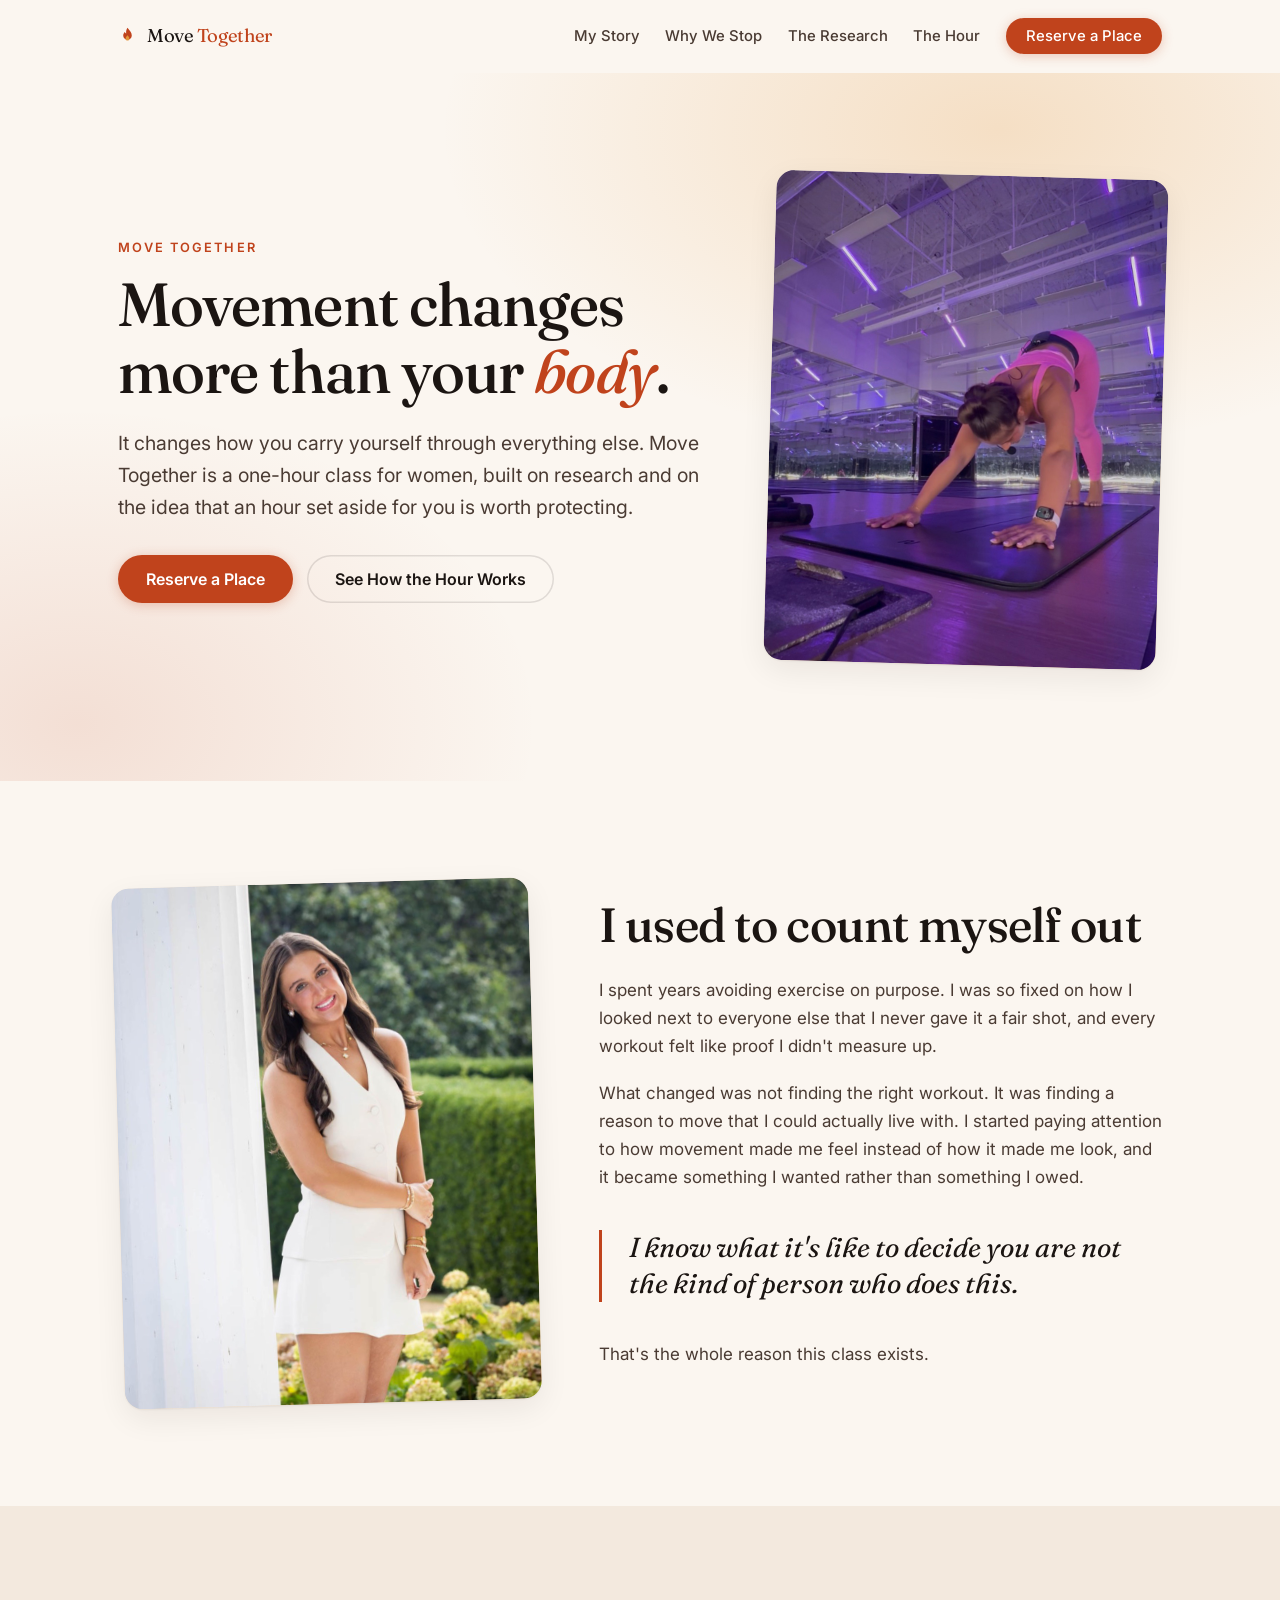
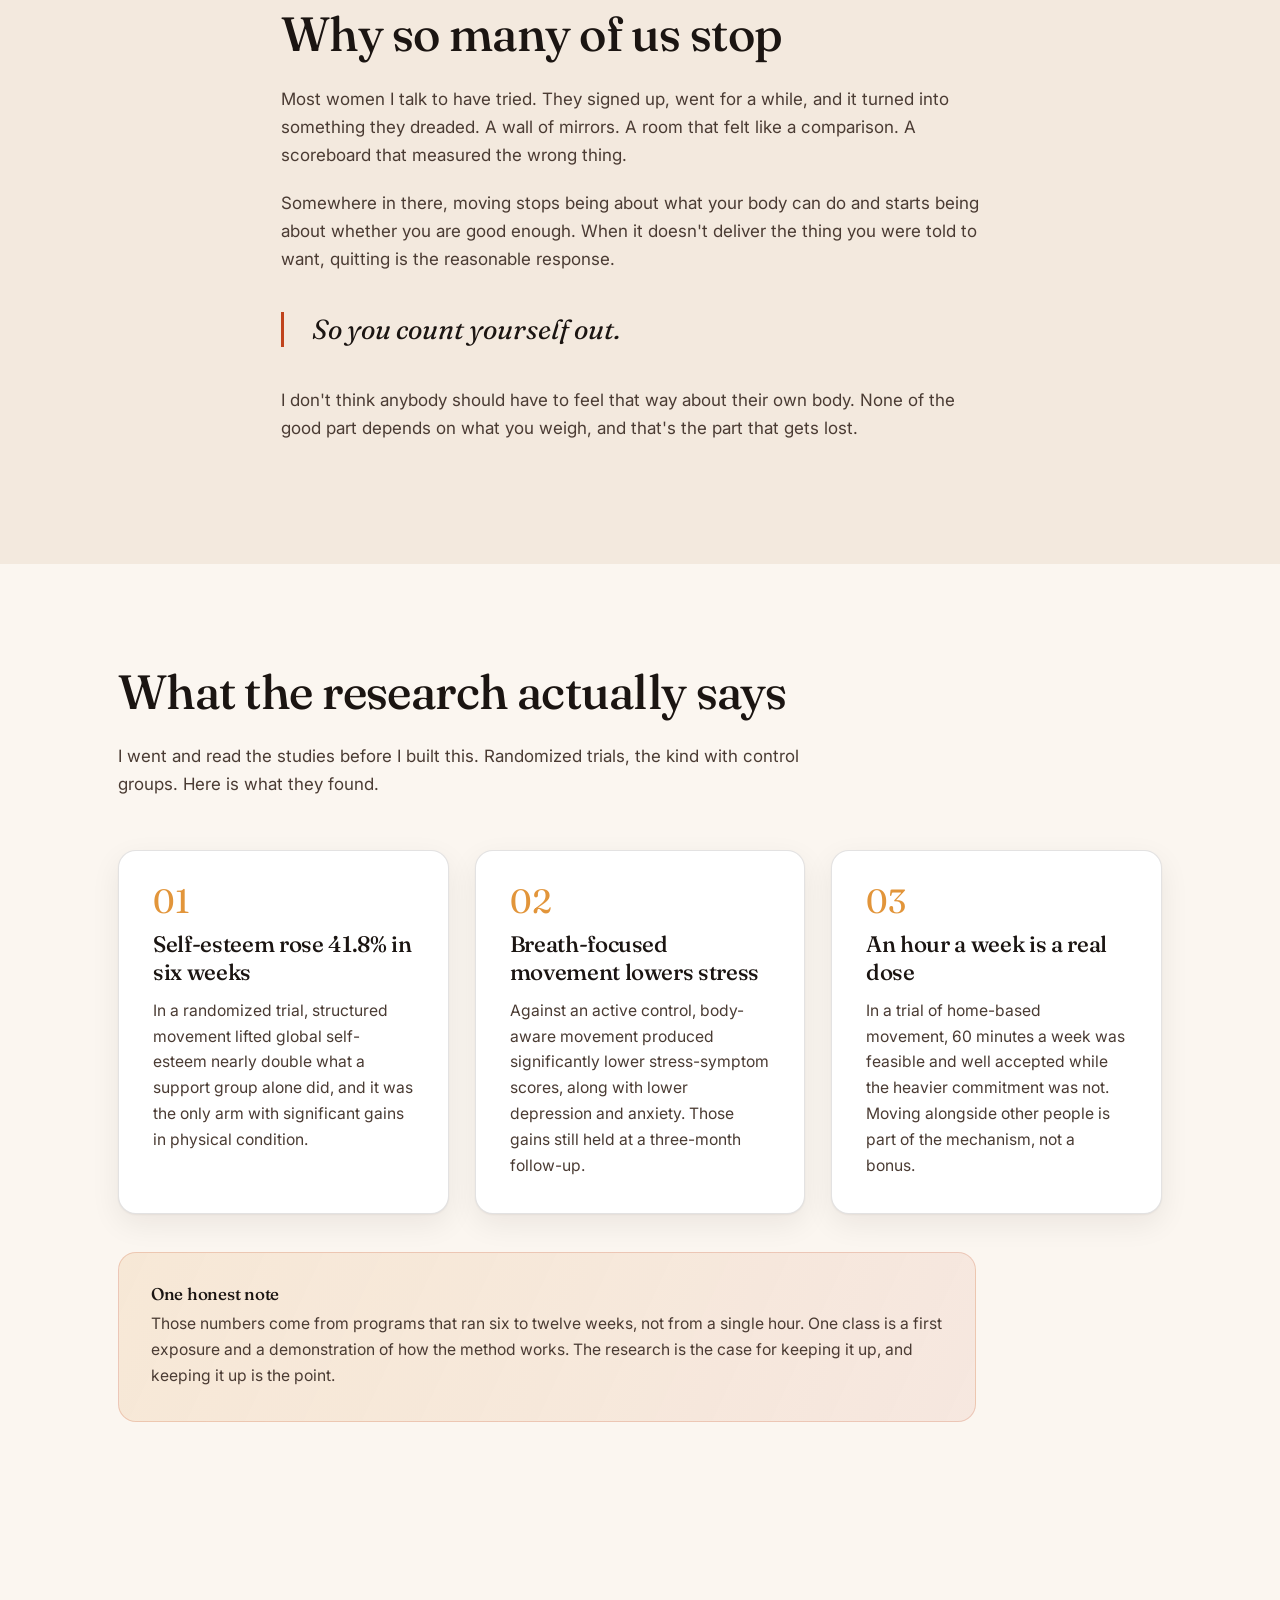
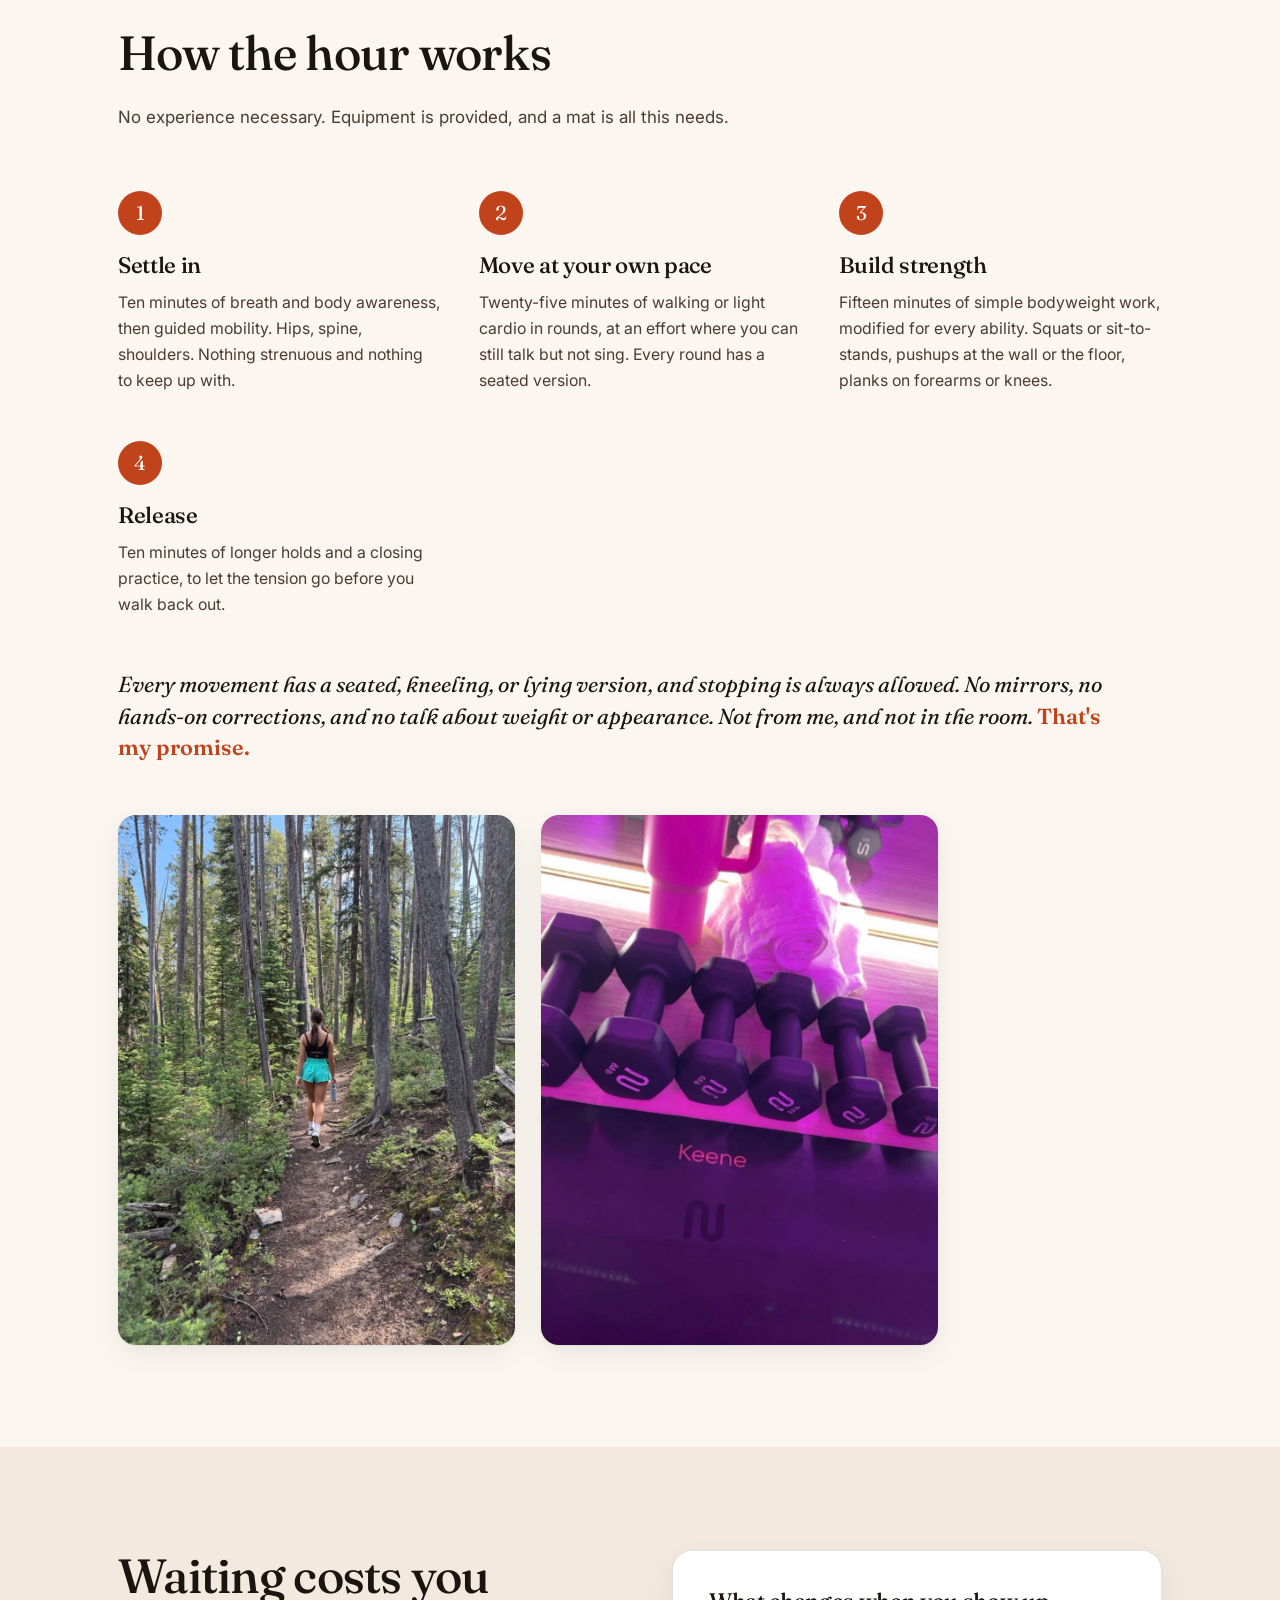
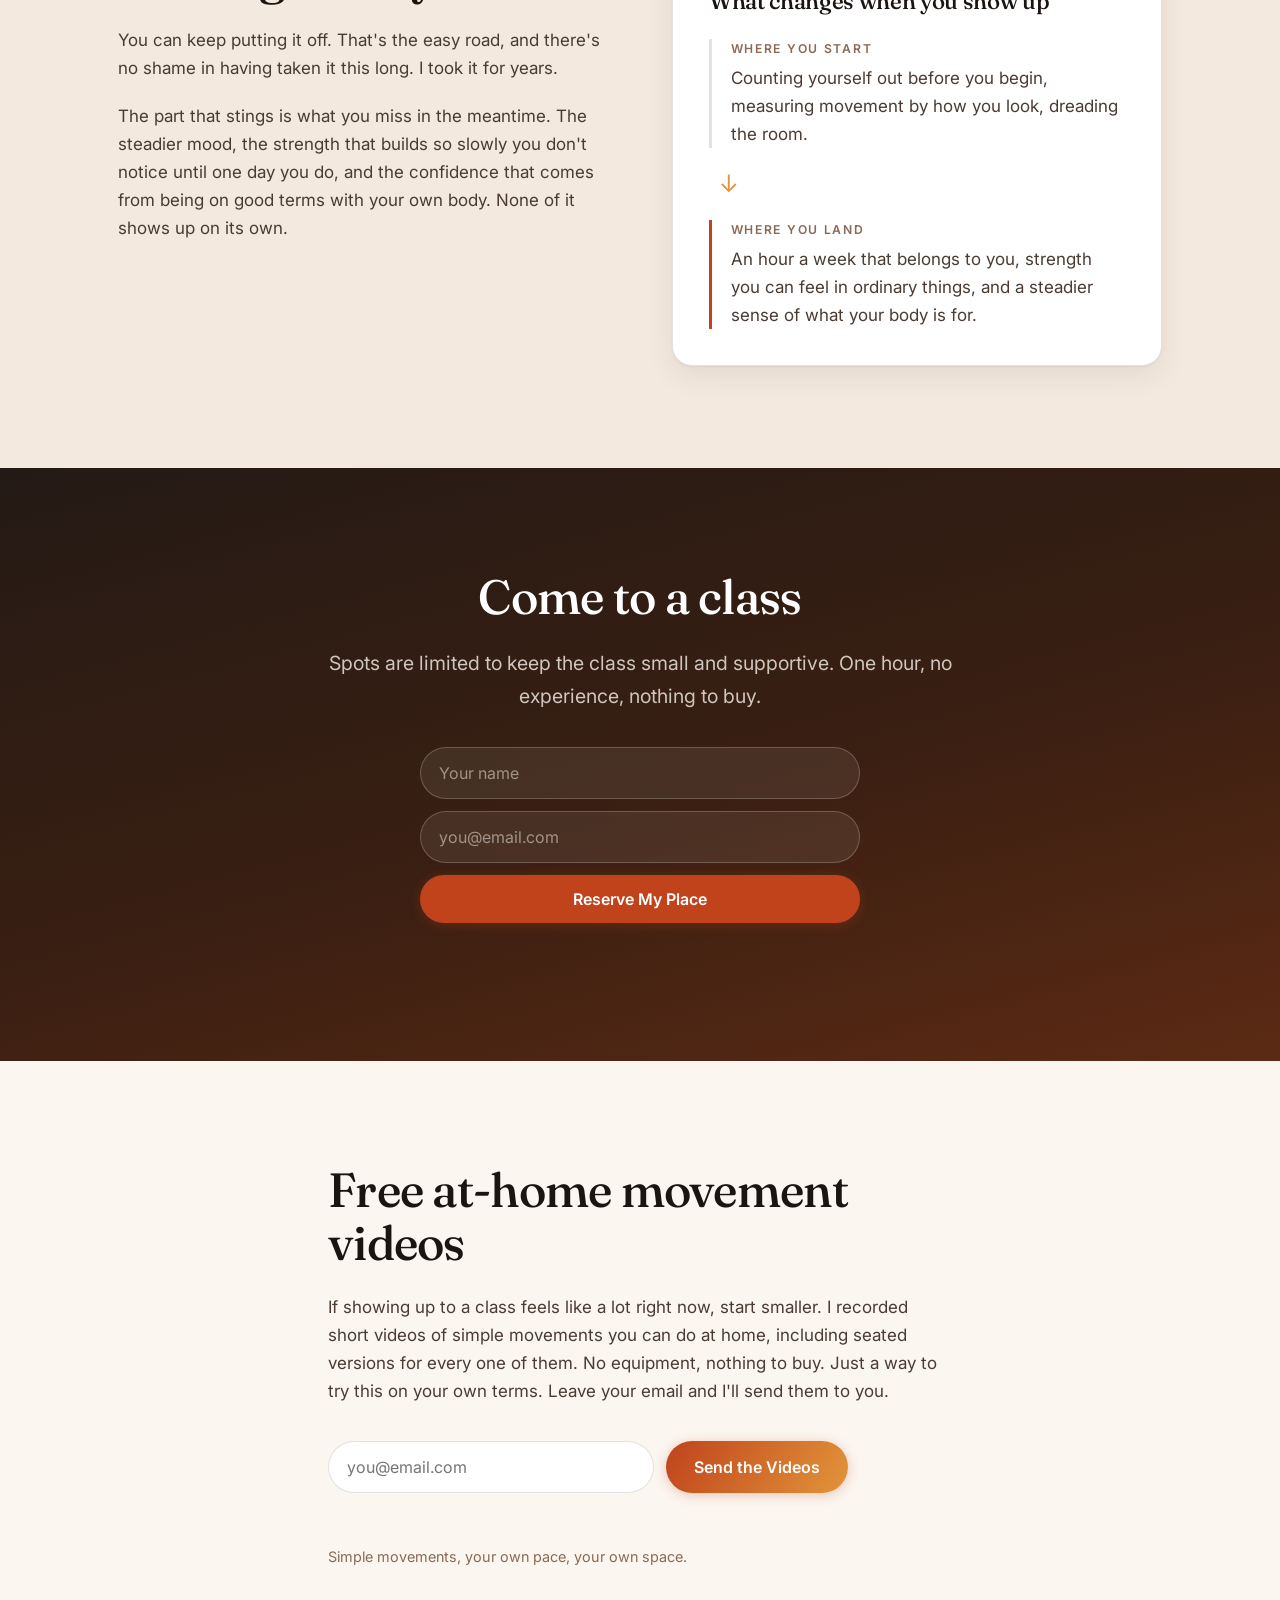
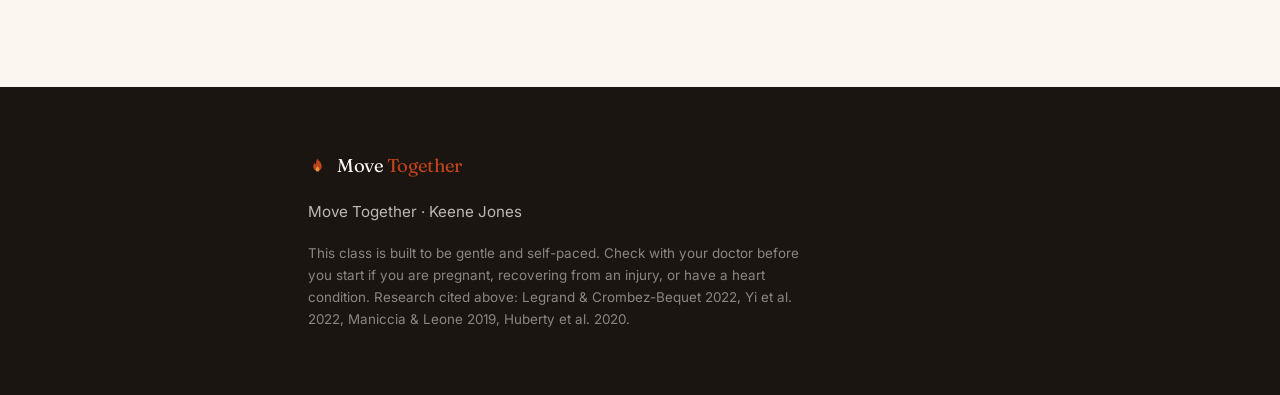
==== move-together.html @ dd679ed8 "Add the Move Together page: same design, new words Copy swap only. Identical stylesheet, photos, lay" ====
<!doctype html>
<html lang="en">
<head>
<meta charset="utf-8">
<meta name="viewport" content="width=device-width, initial-scale=1">
<title>Move Together | Keene Jones</title>
<meta name="description" content="A one-hour strength and confidence class for women. No mirrors, no scoreboard, every movement with a seated version.">
<meta name="robots" content="noindex, nofollow">
<meta property="og:title" content="Move Together">
<meta property="og:description" content="An hour a week that belongs to you.">
<meta property="og:type" content="website">
<link rel="preconnect" href="https://fonts.googleapis.com">
<link rel="preconnect" href="https://fonts.gstatic.com" crossorigin>
<link href="https://fonts.googleapis.com/css2?family=Fraunces:opsz,wght@9..144,400;9..144,500;9..144,600&family=Inter:wght@400;500;600&display=swap" rel="stylesheet">
<link rel="stylesheet" href="styles.css">
<link rel="icon" href="data:image/svg+xml,<svg xmlns='http://www.w3.org/2000/svg' viewBox='0 0 100 100'><text y='.9em' font-size='90'>&#128293;</text></svg>">
</head>
<body>

<a class="skip" href="#main">Skip to content</a>

<header class="nav" id="nav">
  <div class="wrap nav-in">
    <a class="mark" href="#top">
      <svg class="mark-flame" viewBox="0 0 24 24" aria-hidden="true"><path d="M12 1.6c3.2 4.2 5.4 6 5.4 9.7a5.4 5.4 0 0 1-10.8 0c0-1.8.8-3.2 1.9-4.5.5 1 1.1 1.7 1.9 2.1-.5-2.7.2-5 1.6-7.3z"/><path class="mark-core" d="M12 11c1.5 1.9 2.4 2.8 2.4 4.4a2.4 2.4 0 0 1-4.8 0c0-1.6.9-2.5 2.4-4.4z"/></svg>
      <span class="mark-text">Move<em>Together</em></span>
    </a>
    <button class="nav-toggle" aria-expanded="false" aria-controls="nav-links"><span></span><span></span><span></span><span class="sr">Menu</span></button>
    <nav class="nav-links" id="nav-links">
      <a href="#story">My Story</a>
      <a href="#why">Why We Stop</a>
      <a href="#research">The Research</a>
      <a href="#seminar">The Hour</a>
      <a class="btn btn-sm" href="#signup">Reserve a Place</a>
    </nav>
  </div>
</header>

<main id="main">

<section class="hero" id="top">
  <div class="hero-bg" aria-hidden="true"></div>
  <div class="wrap hero-in">
    <div class="hero-copy">
      <p class="eyebrow">Move Together</p>
      <h1>Movement changes more than your <em>body</em>.</h1>
      <p class="lede">It changes how you carry yourself through everything else. Move Together is a one-hour class for women, built on research and on the idea that an hour set aside for you is worth protecting.</p>
      <div class="cta-row">
        <a class="btn" href="#signup">Reserve a Place</a>
        <a class="btn btn-ghost" href="#seminar">See How the Hour Works</a>
      </div>
    </div>
    <figure class="hero-fig">
      <div class="ph ph-portrait" data-slot="hero" data-alt="Keene moving through a pose in the studio"></div>
    </figure>
  </div>
</section>

<section class="section story" id="story">
  <div class="wrap grid-2">
    <figure class="story-fig">
      <div class="ph ph-portrait" data-slot="story" data-alt="Keene Jones"></div>
    </figure>
    <div class="prose">
      <h2>I used to count myself out</h2>
      <p>I spent years avoiding exercise on purpose. I was so fixed on how I looked next to everyone else that I never gave it a fair shot, and every workout felt like proof I didn't measure up.</p>
      <p>What changed was not finding the right workout. It was finding a reason to move that I could actually live with. I started paying attention to how movement made me feel instead of how it made me look, and it became something I wanted rather than something I owed.</p>
      <p class="pull">I know what it's like to decide you are not the kind of person who does this.</p>
      <p>That's the whole reason this class exists.</p>
    </div>
  </div>
</section>

<section class="section band" id="why">
  <div class="wrap prose prose-wide">
    <h2>Why so many of us stop</h2>
    <p>Most women I talk to have tried. They signed up, went for a while, and it turned into something they dreaded. A wall of mirrors. A room that felt like a comparison. A scoreboard that measured the wrong thing.</p>
    <p>Somewhere in there, moving stops being about what your body can do and starts being about whether you are good enough. When it doesn't deliver the thing you were told to want, quitting is the reasonable response.</p>
    <p class="pull">So you count yourself out.</p>
    <p>I don't think anybody should have to feel that way about their own body. None of the good part depends on what you weigh, and that's the part that gets lost.</p>
  </div>
</section>

<section class="section research" id="research">
  <div class="wrap">
    <div class="sec-head">
      <h2>What the research actually says</h2>
      <p class="sec-sub">I went and read the studies before I built this. Randomized trials, the kind with control groups. Here is what they found.</p>
    </div>
    <ol class="cards">
      <li class="card">
        <span class="card-num">01</span>
        <h3>Self-esteem rose 41.8% in six weeks</h3>
        <p>In a randomized trial, structured movement lifted global self-esteem nearly double what a support group alone did, and it was the only arm with significant gains in physical condition.</p>
      </li>
      <li class="card">
        <span class="card-num">02</span>
        <h3>Breath-focused movement lowers stress</h3>
        <p>Against an active control, body-aware movement produced significantly lower stress-symptom scores, along with lower depression and anxiety. Those gains still held at a three-month follow-up.</p>
      </li>
      <li class="card">
        <span class="card-num">03</span>
        <h3>An hour a week is a real dose</h3>
        <p>In a trial of home-based movement, 60 minutes a week was feasible and well accepted while the heavier commitment was not. Moving alongside other people is part of the mechanism, not a bonus.</p>
      </li>
    </ol>
    <aside class="note">
      <h4>One honest note</h4>
      <p>Those numbers come from programs that ran six to twelve weeks, not from a single hour. One class is a first exposure and a demonstration of how the method works. The research is the case for keeping it up, and keeping it up is the point.</p>
    </aside>
  </div>
</section>

<section class="section seminar" id="seminar">
  <div class="wrap">
    <div class="sec-head">
      <h2>How the hour works</h2>
      <p class="sec-sub">No experience necessary. Equipment is provided, and a mat is all this needs.</p>
    </div>
    <ol class="steps">
      <li class="step">
        <span class="step-n">1</span>
        <h3>Settle in</h3>
        <p>Ten minutes of breath and body awareness, then guided mobility. Hips, spine, shoulders. Nothing strenuous and nothing to keep up with.</p>
      </li>
      <li class="step">
        <span class="step-n">2</span>
        <h3>Move at your own pace</h3>
        <p>Twenty-five minutes of walking or light cardio in rounds, at an effort where you can still talk but not sing. Every round has a seated version.</p>
      </li>
      <li class="step">
        <span class="step-n">3</span>
        <h3>Build strength</h3>
        <p>Fifteen minutes of simple bodyweight work, modified for every ability. Squats or sit-to-stands, pushups at the wall or the floor, planks on forearms or knees.</p>
      </li>
      <li class="step">
        <span class="step-n">4</span>
        <h3>Release</h3>
        <p>Ten minutes of longer holds and a closing practice, to let the tension go before you walk back out.</p>
      </li>
    </ol>
    <p class="promise">Every movement has a seated, kneeling, or lying version, and stopping is always allowed. No mirrors, no hands-on corrections, and no talk about weight or appearance. Not from me, and not in the room. <strong>That's my promise.</strong></p>
    <div class="strip">
      <div class="ph ph-wide" data-slot="strip-1" data-alt="Heading up a trail through the woods"></div>
      <div class="ph ph-wide" data-slot="strip-2" data-alt="Weights racked beside a mat marked Keene"></div>
    </div>
  </div>
</section>

<section class="section band cost">
  <div class="wrap">
    <div class="grid-2 cost-in">
      <div class="prose">
        <h2>Waiting costs you</h2>
        <p>You can keep putting it off. That's the easy road, and there's no shame in having taken it this long. I took it for years.</p>
        <p>The part that stings is what you miss in the meantime. The steadier mood, the strength that builds so slowly you don't notice until one day you do, and the confidence that comes from being on good terms with your own body. None of it shows up on its own.</p>
      </div>
      <div class="shift">
        <h3>What changes when you show up</h3>
        <div class="shift-row">
          <p class="shift-label">Where you start</p>
          <p class="shift-val">Counting yourself out before you begin, measuring movement by how you look, dreading the room.</p>
        </div>
        <div class="shift-arrow" aria-hidden="true">&#8595;</div>
        <div class="shift-row shift-end">
          <p class="shift-label">Where you land</p>
          <p class="shift-val">An hour a week that belongs to you, strength you can feel in ordinary things, and a steadier sense of what your body is for.</p>
        </div>
      </div>
    </div>
  </div>
</section>

<section class="section signup" id="signup">
  <div class="wrap narrow center">
    <h2>Come to a class</h2>
    <p class="lede">Spots are limited to keep the class small and supportive. One hour, no experience, nothing to buy.</p>
    <form class="form" id="spot-form" novalidate>
      <label class="sr" for="spot-name">Your name</label>
      <input id="spot-name" name="name" type="text" placeholder="Your name" autocomplete="name" required>
      <label class="sr" for="spot-email">Your email</label>
      <input id="spot-email" name="email" type="email" placeholder="you@email.com" autocomplete="email" required>
      <button class="btn" type="submit">Reserve My Place</button>
      <p class="form-msg" role="status" aria-live="polite"></p>
    </form>
  </div>
</section>

<section class="section videos" id="videos">
  <div class="wrap narrow">
    <h2>Free at-home movement videos</h2>
    <p>If showing up to a class feels like a lot right now, start smaller. I recorded short videos of simple movements you can do at home, including seated versions for every one of them. No equipment, nothing to buy. Just a way to try this on your own terms. Leave your email and I'll send them to you.</p>
    <form class="form form-inline" id="video-form" novalidate>
      <label class="sr" for="vid-email">Your email</label>
      <input id="vid-email" name="email" type="email" placeholder="you@email.com" autocomplete="email" required>
      <button class="btn btn-glow" type="submit">Send the Videos</button>
      <p class="form-msg" role="status" aria-live="polite"></p>
    </form>
    <p class="fine">Simple movements, your own pace, your own space.</p>
  </div>
</section>

</main>

<footer class="footer">
  <div class="wrap footer-in">
    <p class="mark mark-foot"><svg class="mark-flame" viewBox="0 0 24 24" aria-hidden="true"><path d="M12 1.6c3.2 4.2 5.4 6 5.4 9.7a5.4 5.4 0 0 1-10.8 0c0-1.8.8-3.2 1.9-4.5.5 1 1.1 1.7 1.9 2.1-.5-2.7.2-5 1.6-7.3z"/><path class="mark-core" d="M12 11c1.5 1.9 2.4 2.8 2.4 4.4a2.4 2.4 0 0 1-4.8 0c0-1.6.9-2.5 2.4-4.4z"/></svg> <span class="mark-text">Move<em>Together</em></span></p>
    <p class="footer-by">Move Together &middot; Keene Jones</p>
    <p class="footer-fine">This class is built to be gentle and self-paced. Check with your doctor before you start if you are pregnant, recovering from an injury, or have a heart condition. Research cited above: Legrand &amp; Crombez-Bequet 2022, Yi et al. 2022, Maniccia &amp; Leone 2019, Huberty et al. 2020.</p>
  </div>
</footer>

<script src="script.js"></script>
</body>
</html>
---- styles.css ----
/* The Kindled Movement Method -- Keene Jones */

:root{
  --ink:#1B1512;
  --ink-soft:#4A3B33;
  --paper:#FBF6F0;
  --paper-2:#F3E9DE;
  --ember:#C0431C;
  --ember-dk:#96300F;
  --glow:#E2953A;
  --clay:#8A6A56;
  --line:rgba(27,21,18,.12);
  --shadow:0 1px 2px rgba(27,21,18,.05), 0 10px 30px rgba(27,21,18,.07);
  --sans:"Inter",-apple-system,BlinkMacSystemFont,"Segoe UI",Helvetica,Arial,sans-serif;
  --serif:"Fraunces",Georgia,"Times New Roman",serif;
  --wrap:1140px;
  --pad:clamp(20px,5vw,48px);
}

*,*::before,*::after{box-sizing:border-box}
html{-webkit-text-size-adjust:100%;scroll-behavior:smooth}
@media (prefers-reduced-motion:reduce){html{scroll-behavior:auto}}

body{
  margin:0;
  background:var(--paper);
  color:var(--ink);
  font-family:var(--sans);
  font-size:17px;
  line-height:1.65;
  -webkit-font-smoothing:antialiased;
}

img{max-width:100%;display:block}
h1,h2,h3,h4{font-family:var(--serif);font-weight:500;line-height:1.1;letter-spacing:-.015em;margin:0 0 .5em}
h1{font-size:clamp(2.4rem,5vw,3.8rem)}
h2{font-size:clamp(1.9rem,4vw,3rem)}
h3{font-size:clamp(1.15rem,2vw,1.4rem);line-height:1.25}
p{margin:0 0 1.15em}
em{font-style:italic}

.wrap{width:100%;max-width:var(--wrap);margin:0 auto;padding-inline:var(--pad)}
.wrap.narrow{max-width:720px}
.center{text-align:center}
.sr{position:absolute;width:1px;height:1px;padding:0;margin:-1px;overflow:hidden;clip:rect(0 0 0 0);white-space:nowrap;border:0}
.skip{position:absolute;left:-9999px;top:0;background:var(--ink);color:var(--paper);padding:12px 18px;z-index:100}
.skip:focus{left:8px;top:8px}
:focus-visible{outline:2.5px solid var(--ember);outline-offset:3px;border-radius:2px}

/* ---------- nav ---------- */
.nav{position:sticky;top:0;z-index:50;background:rgba(251,246,240,.86);backdrop-filter:blur(12px);border-bottom:1px solid transparent;transition:border-color .25s,box-shadow .25s}
.nav.stuck{border-bottom-color:var(--line);box-shadow:0 4px 20px rgba(27,21,18,.05)}
.nav-in{display:flex;align-items:center;justify-content:space-between;gap:16px;min-height:72px}
.mark{display:inline-flex;align-items:center;gap:10px;text-decoration:none;color:var(--ink)}
.mark-flame{width:19px;height:22px;flex:none;fill:var(--ember)}
.mark-flame .mark-core{fill:var(--glow)}
.mark-text{font-family:var(--serif);font-size:1.16rem;letter-spacing:-.02em}
.mark-text em{font-style:normal;color:var(--ember);margin-left:.18em}
.nav-links{display:flex;align-items:center;gap:clamp(14px,2vw,28px)}
.nav-links a{color:var(--ink-soft);text-decoration:none;font-size:.93rem;font-weight:500}
.nav-links a:hover{color:var(--ember)}
.nav-links a.btn{color:#fff}
.nav-links a.btn:hover{color:#fff}
.nav-toggle{display:none;background:none;border:0;padding:10px;cursor:pointer}
.nav-toggle span:not(.sr){display:block;width:22px;height:2px;background:var(--ink);margin:4px 0;transition:transform .25s,opacity .25s}
.nav-toggle[aria-expanded="true"] span:nth-child(1){transform:translateY(6px) rotate(45deg)}
.nav-toggle[aria-expanded="true"] span:nth-child(2){opacity:0}
.nav-toggle[aria-expanded="true"] span:nth-child(3){transform:translateY(-6px) rotate(-45deg)}

/* ---------- buttons ---------- */
.btn{
  display:inline-block;background:var(--ember);color:#fff;text-decoration:none;
  font-family:var(--sans);font-size:1rem;font-weight:600;line-height:1;
  padding:16px 28px;border:0;border-radius:999px;cursor:pointer;
  box-shadow:0 2px 12px rgba(192,67,28,.28);transition:transform .18s,box-shadow .18s,background .18s;
}
.btn:hover{background:var(--ember-dk);transform:translateY(-2px);box-shadow:0 8px 22px rgba(192,67,28,.32)}
.btn:active{transform:translateY(0)}
.btn-sm{padding:11px 20px;font-size:.9rem}
.btn-ghost{background:transparent;color:var(--ink);box-shadow:inset 0 0 0 1.5px var(--line)}
.btn-ghost:hover{background:transparent;color:var(--ember);box-shadow:inset 0 0 0 1.5px var(--ember);transform:translateY(-2px)}
.btn-glow{background:linear-gradient(120deg,var(--ember),var(--glow))}
.btn-glow:hover{background:linear-gradient(120deg,var(--ember-dk),var(--ember))}

/* ---------- hero ---------- */
.hero{position:relative;overflow:hidden;padding-block:clamp(48px,8vw,104px) clamp(56px,9vw,120px)}
.hero-bg{position:absolute;inset:0;z-index:0;background:
  radial-gradient(900px 520px at 78% 8%,rgba(226,149,58,.24),transparent 62%),
  radial-gradient(700px 480px at 6% 92%,rgba(192,67,28,.13),transparent 66%);}
.hero-in{position:relative;z-index:1;display:grid;grid-template-columns:1.2fr .8fr;gap:clamp(32px,5vw,72px);align-items:center}
.eyebrow{font-size:.8rem;font-weight:600;letter-spacing:.16em;text-transform:uppercase;color:var(--ember);margin-bottom:1.1em}
.hero h1{margin-bottom:.34em;max-width:16ch}
.hero h1 em{font-style:italic;color:var(--ember)}
.lede{font-size:clamp(1.06rem,1.6vw,1.22rem);color:var(--ink-soft);max-width:54ch}
.cta-row{display:flex;flex-wrap:wrap;gap:14px;margin-top:2rem}

/* ---------- image placeholders ---------- */
.ph{
  position:relative;width:100%;border-radius:18px;overflow:hidden;background:
    linear-gradient(145deg,var(--paper-2),#E6D3C1 55%,rgba(226,149,58,.34));
  box-shadow:var(--shadow);
}
.ph::after{
  content:"";position:absolute;left:50%;top:50%;width:38px;height:46px;transform:translate(-50%,-50%) rotate(-4deg);
  border-radius:50% 50% 50% 50%/60% 60% 40% 40%;
  background:linear-gradient(170deg,rgba(226,149,58,.55),rgba(192,67,28,.45));opacity:.5;
}
.ph.has-img::after{display:none}
.ph-portrait{aspect-ratio:4/5}
.ph-wide{aspect-ratio:3/4}
.ph img{width:100%;height:100%;object-fit:cover;display:block}
.hero-fig,.story-fig{margin:0}
.hero-fig .ph{transform:rotate(1.6deg)}
.story-fig .ph{transform:rotate(-1.6deg)}

/* ---------- sections ---------- */
.section{padding-block:clamp(56px,8vw,112px)}
.band{background:var(--paper-2)}
.grid-2{display:grid;grid-template-columns:.85fr 1.15fr;gap:clamp(32px,5vw,72px);align-items:center}
.prose{max-width:62ch}
.prose-wide{max-width:74ch;margin-inline:auto}
.prose p,.videos p{color:var(--ink-soft)}
.pull{font-family:var(--serif);font-size:clamp(1.3rem,2.4vw,1.72rem);line-height:1.3;color:var(--ink)!important;font-style:italic;border-left:3px solid var(--ember);padding-left:1em;margin-block:1.4em}
.sec-head{max-width:66ch;margin-bottom:clamp(32px,4vw,56px)}
.sec-sub{color:var(--ink-soft);font-size:1.06rem;margin:0}

/* ---------- research cards ---------- */
.cards{list-style:none;margin:0;padding:0;display:grid;grid-template-columns:repeat(auto-fit,minmax(265px,1fr));gap:clamp(16px,2vw,26px)}
.card{background:#fff;border:1px solid var(--line);border-radius:18px;padding:clamp(24px,3vw,34px);box-shadow:var(--shadow);transition:transform .22s,box-shadow .22s}
.card:hover{transform:translateY(-4px);box-shadow:0 14px 34px rgba(27,21,18,.1)}
.card-num{display:block;font-family:var(--serif);font-size:2.1rem;color:var(--glow);line-height:1;margin-bottom:.35em}
.card p{color:var(--ink-soft);margin:0;font-size:.98rem}
.note{margin-top:clamp(26px,3vw,40px);background:linear-gradient(115deg,rgba(226,149,58,.14),rgba(192,67,28,.08));border:1px solid rgba(192,67,28,.2);border-radius:18px;padding:clamp(22px,3vw,32px);max-width:78ch}
.note h4{font-size:1.06rem;margin-bottom:.45em}
.note p{margin:0;color:var(--ink-soft);font-size:.98rem}

/* ---------- steps ---------- */
.steps{list-style:none;margin:0;padding:0;display:grid;grid-template-columns:repeat(auto-fit,minmax(255px,1fr));gap:clamp(20px,3vw,38px);counter-reset:s}
.step{position:relative;padding-top:8px}
.step-n{display:inline-flex;align-items:center;justify-content:center;width:44px;height:44px;border-radius:50%;background:var(--ember);color:#fff;font-family:var(--serif);font-size:1.25rem;margin-bottom:1rem}
.step p{color:var(--ink-soft);margin:0;font-size:.99rem}
.promise{max-width:72ch;margin:clamp(34px,4vw,54px) 0 0;font-family:var(--serif);font-size:clamp(1.1rem,1.9vw,1.36rem);line-height:1.45;font-style:italic;color:var(--ink)}
.promise strong{font-style:normal;font-weight:600;color:var(--ember)}
.strip{display:grid;grid-template-columns:repeat(2,1fr);gap:clamp(14px,2vw,26px);margin-top:clamp(34px,4vw,56px);max-width:820px}

/* ---------- cost / shift ---------- */
.cost-in{grid-template-columns:1fr 1fr;align-items:start}
.shift{background:#fff;border:1px solid var(--line);border-radius:20px;padding:clamp(24px,3vw,36px);box-shadow:var(--shadow)}
.shift h3{margin-bottom:1.1em}
.shift-row{border-left:3px solid var(--line);padding-left:1.1em}
.shift-end{border-left-color:var(--ember)}
.shift-label{font-size:.76rem;font-weight:600;letter-spacing:.14em;text-transform:uppercase;color:var(--clay);margin-bottom:.4em}
.shift-val{margin:0;color:var(--ink-soft)}
.shift-arrow{font-size:1.5rem;color:var(--glow);margin:1rem 0 1rem .4em}

/* ---------- forms ---------- */
.signup{background:linear-gradient(165deg,#241A15,#3A1F12 55%,#5C2A14);color:var(--paper)}
.signup h2{color:#fff}
.signup .lede{color:rgba(251,246,240,.78);margin-inline:auto}
.form{display:grid;gap:12px;max-width:440px;margin:2.2rem auto 0}
.form-inline{grid-template-columns:1fr auto;max-width:520px;margin-inline:0}
.form input{
  font-family:var(--sans);font-size:1rem;padding:15px 18px;border-radius:999px;
  border:1.5px solid var(--line);background:#fff;color:var(--ink);width:100%;
}
.signup .form input{border-color:rgba(251,246,240,.22);background:rgba(251,246,240,.08);color:#fff}
.signup .form input::placeholder{color:rgba(251,246,240,.5)}
.form-msg{grid-column:1/-1;margin:.3rem 0 0;font-size:.92rem;min-height:1.3em}
.form-msg.ok{color:var(--glow)}
.form-msg.err{color:#E06A4A}
.videos .fine{font-size:.9rem;color:var(--clay);margin-top:1rem}

/* ---------- footer ---------- */
.footer{background:var(--ink);color:rgba(251,246,240,.72);padding-block:clamp(40px,5vw,64px)}
.footer-in{display:grid;gap:10px;max-width:760px}
.mark-foot{color:var(--paper);align-items:center;display:inline-flex;gap:10px;margin:0 0 .4em}
.footer-by{margin:0;font-size:.95rem}
.footer-fine{margin:.6em 0 0;font-size:.84rem;color:rgba(251,246,240,.5);max-width:62ch}

/* ---------- reveal ---------- */
.reveal{opacity:0;transform:translateY(18px);transition:opacity .7s ease,transform .7s ease}
.reveal.in{opacity:1;transform:none}
@media (prefers-reduced-motion:reduce){
  .reveal{opacity:1;transform:none;transition:none}
  .btn:hover,.card:hover{transform:none}
}

/* ---------- responsive ---------- */
@media (max-width:900px){
  .hero-in,.grid-2,.cost-in{grid-template-columns:1fr}
  .hero-fig{order:-1;max-width:380px}
  .story-fig{max-width:420px}
  .hero-fig .ph,.story-fig .ph{transform:none}
  .strip{grid-template-columns:1fr 1fr}
}
@media (max-width:720px){
  body{font-size:16px}
  .nav-toggle{display:block}
  .nav-links{
    position:absolute;left:0;right:0;top:100%;flex-direction:column;align-items:flex-start;
    gap:4px;padding:12px var(--pad) 22px;background:var(--paper);border-bottom:1px solid var(--line);
    box-shadow:0 12px 24px rgba(27,21,18,.08);display:none;
  }
  .nav-links.open{display:flex}
  .nav-links a{padding:10px 0;font-size:1rem}
  .nav-links .btn{margin-top:8px}
  .form-inline{grid-template-columns:1fr}
}
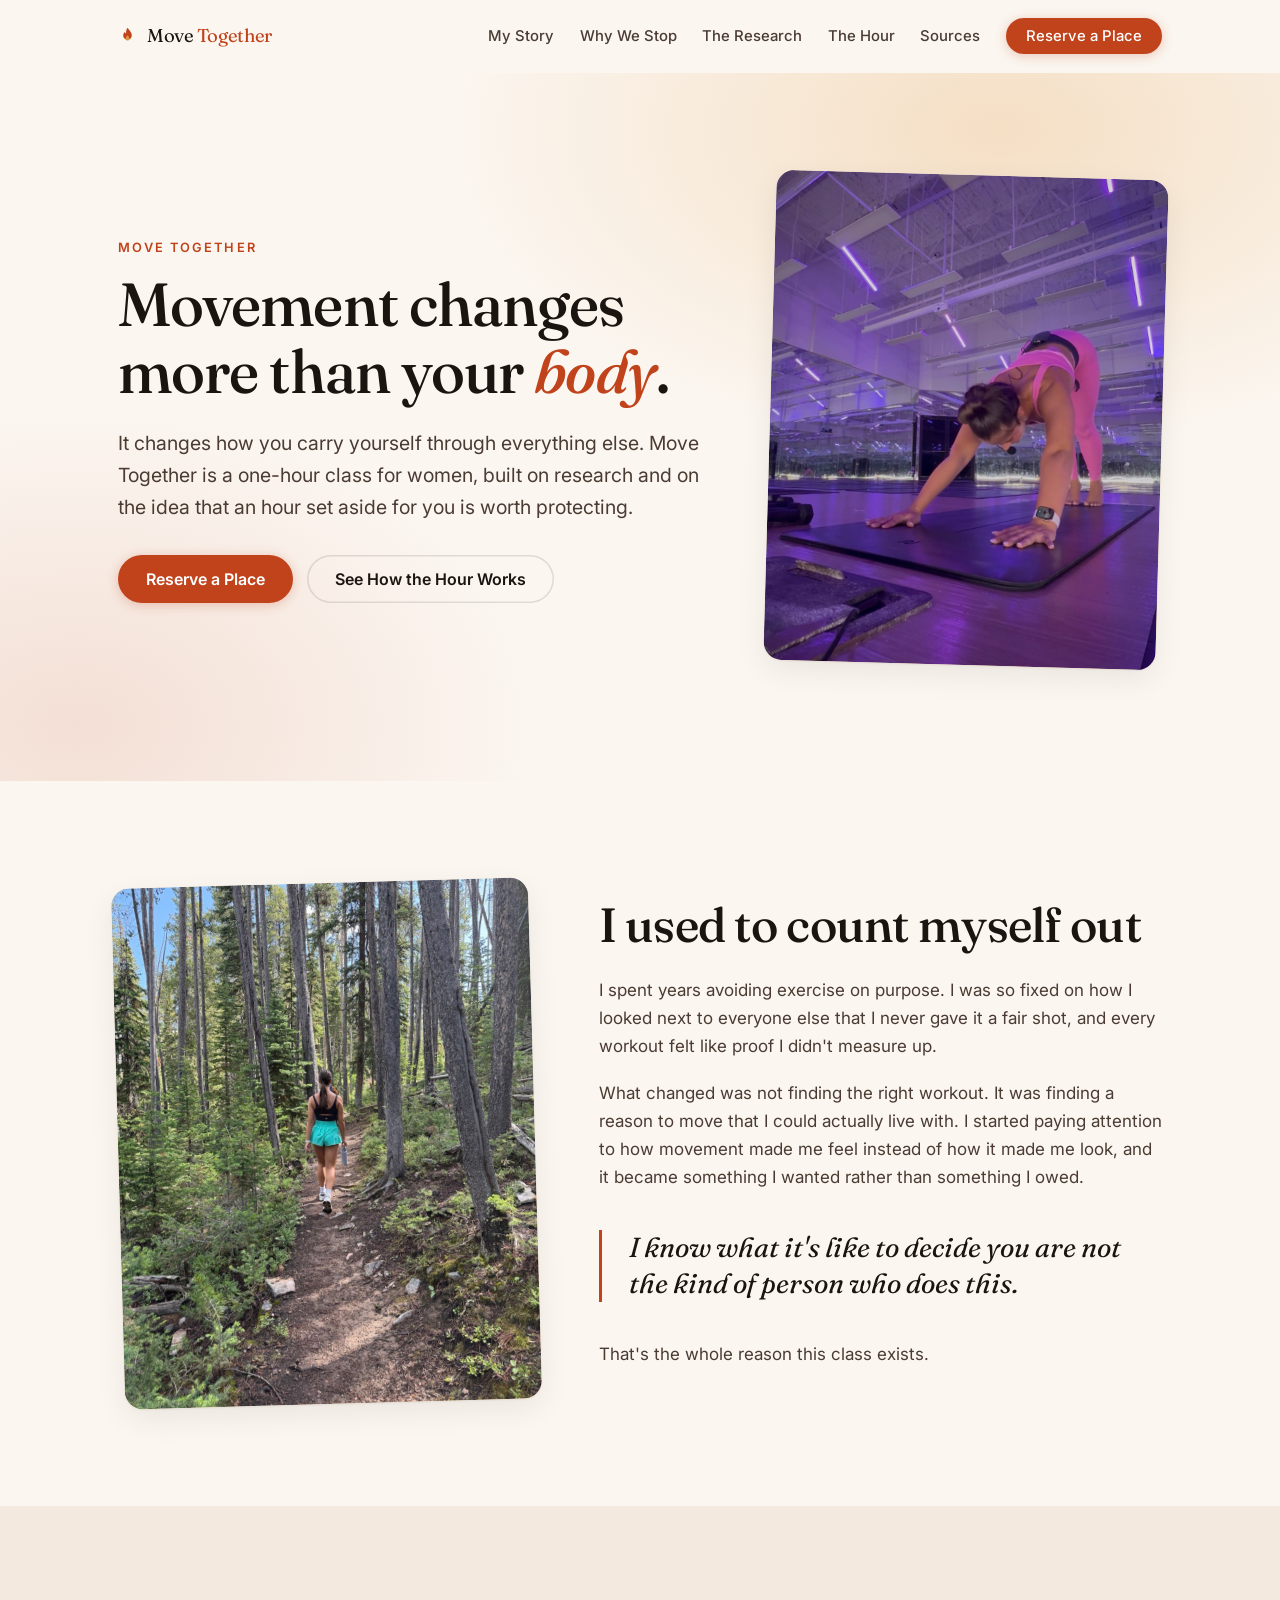
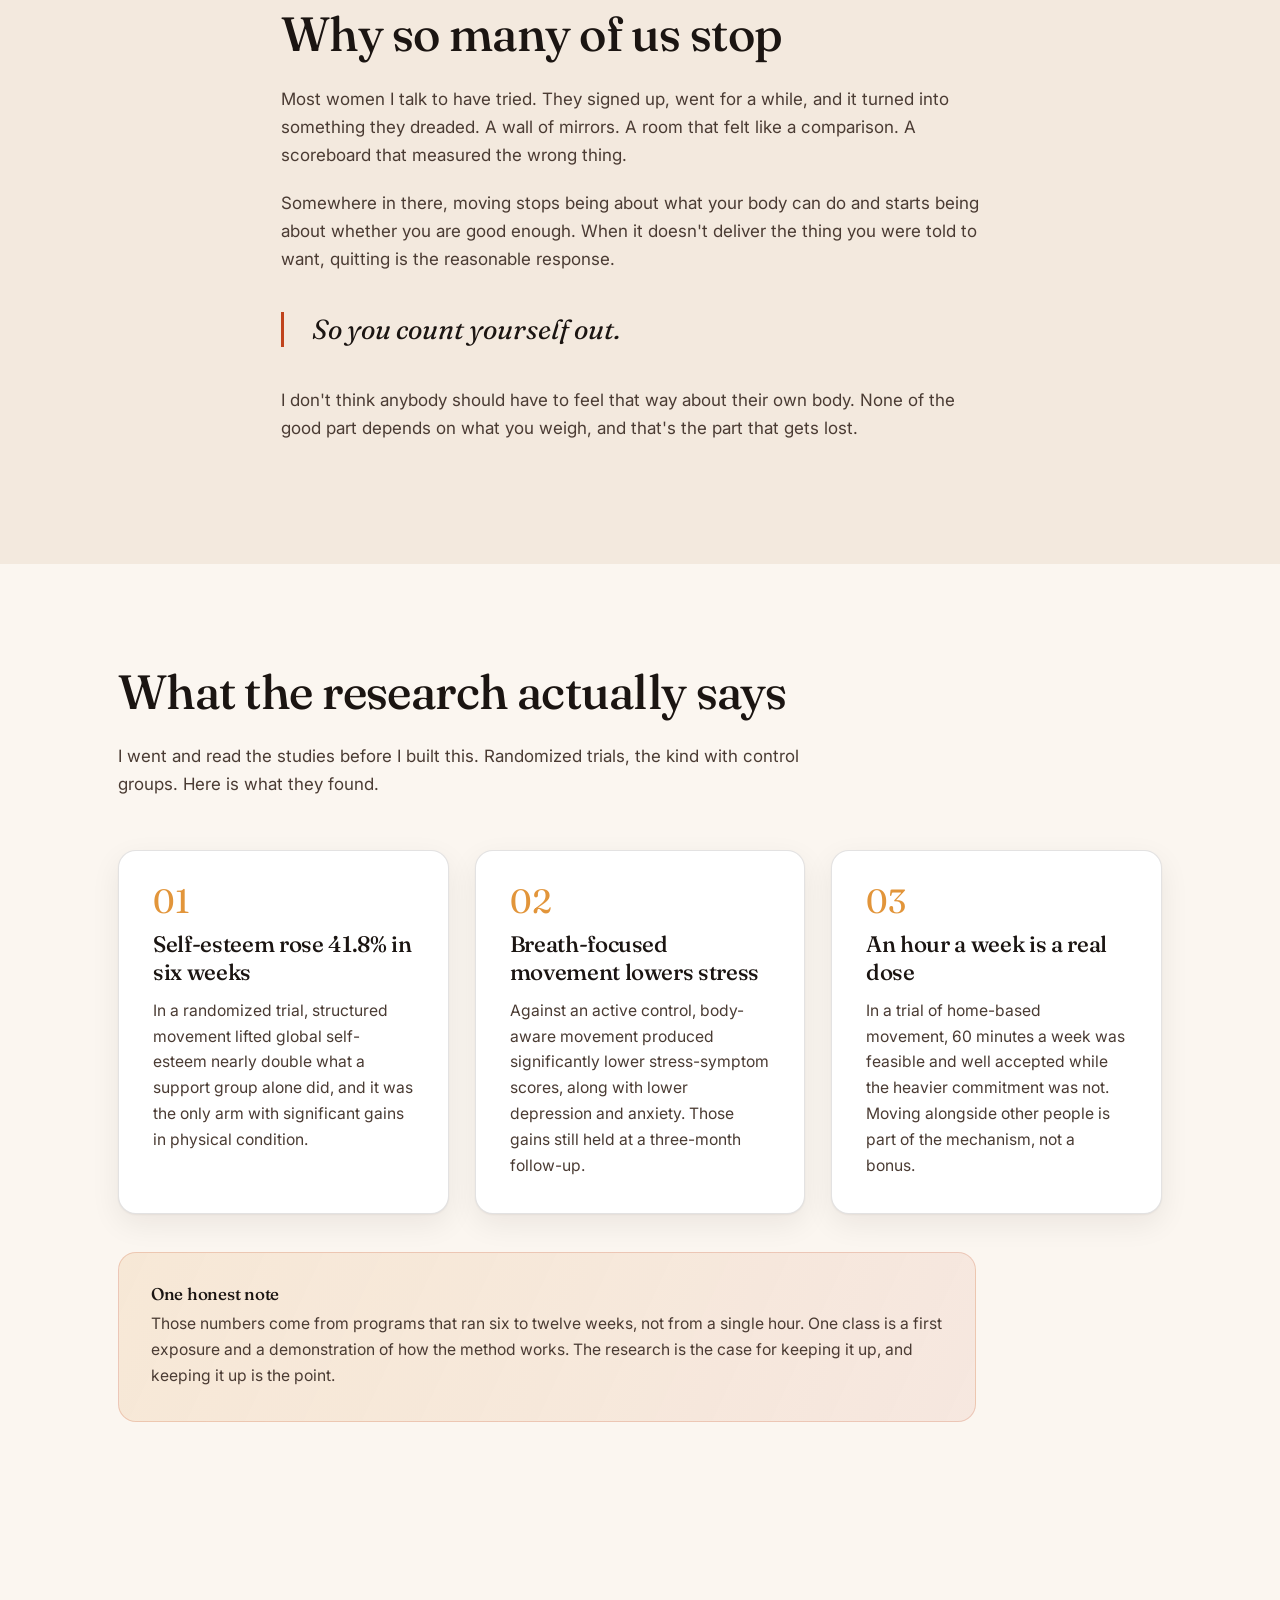
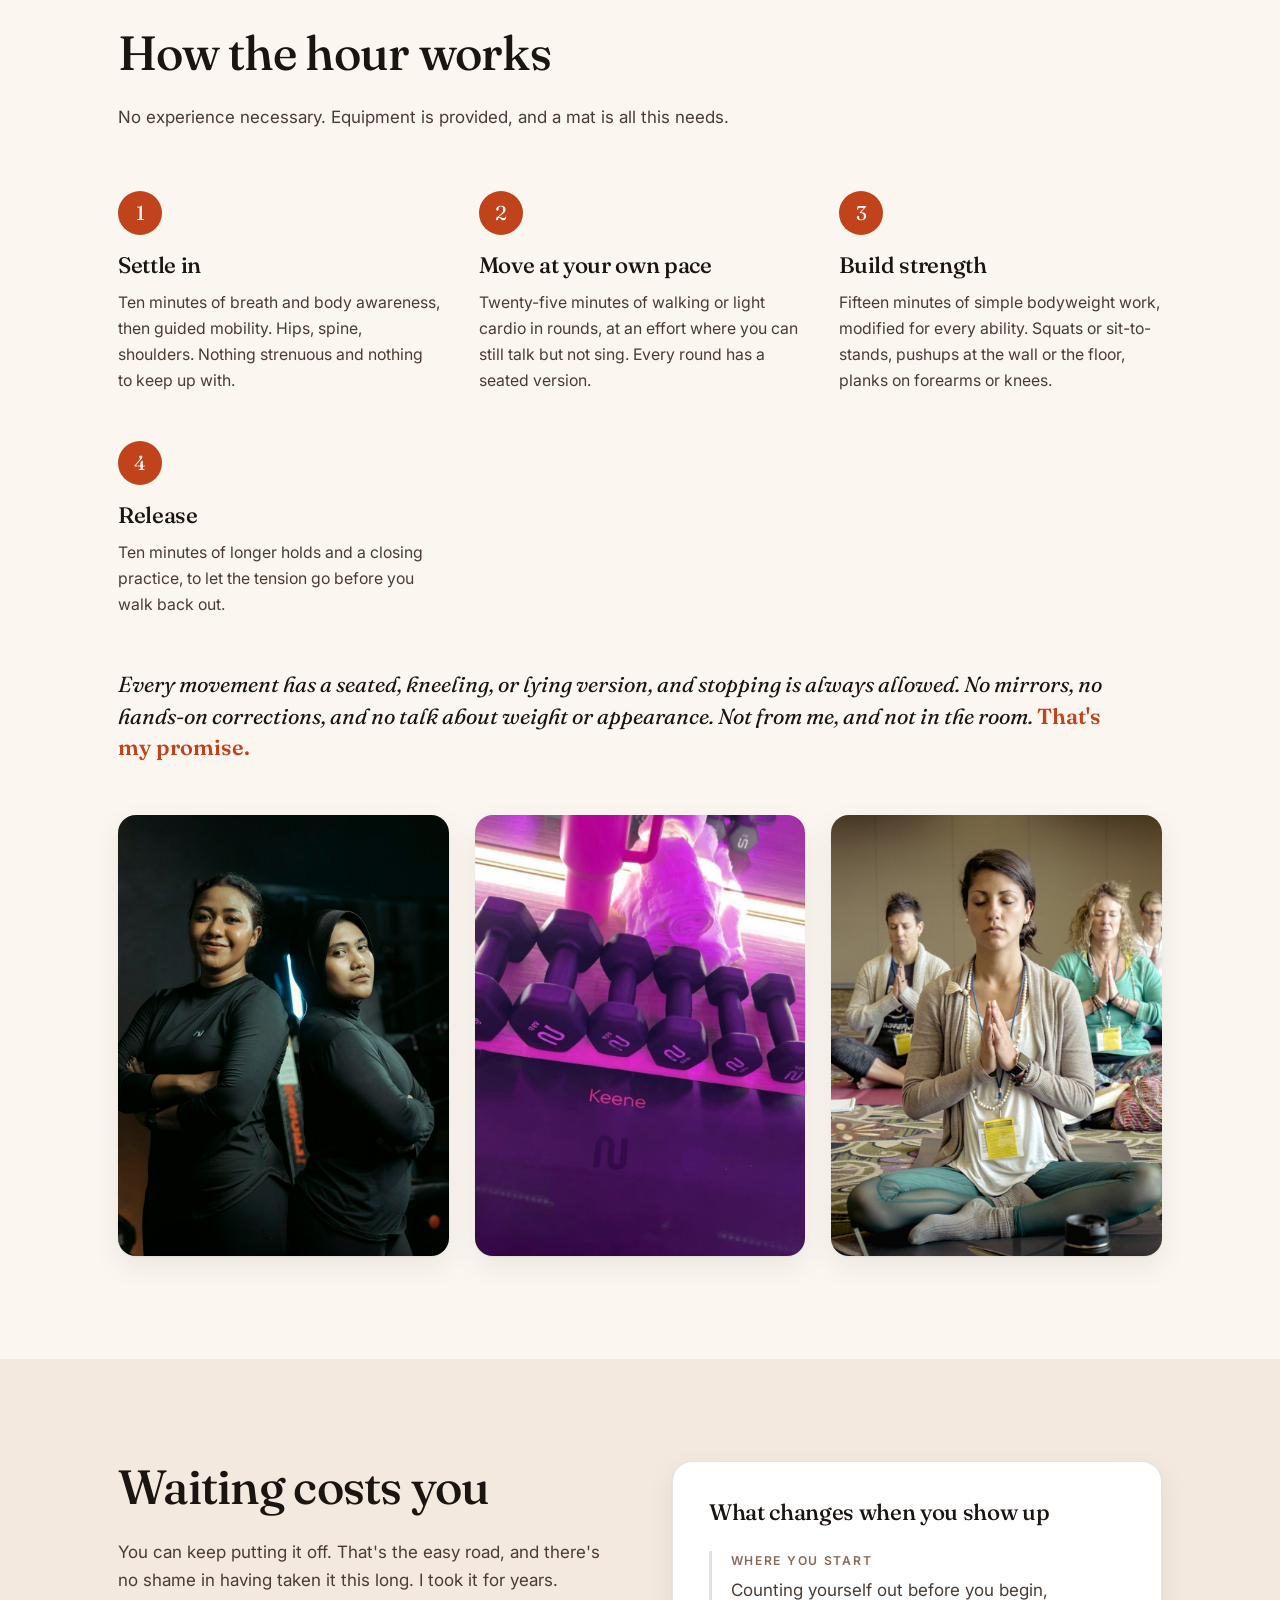
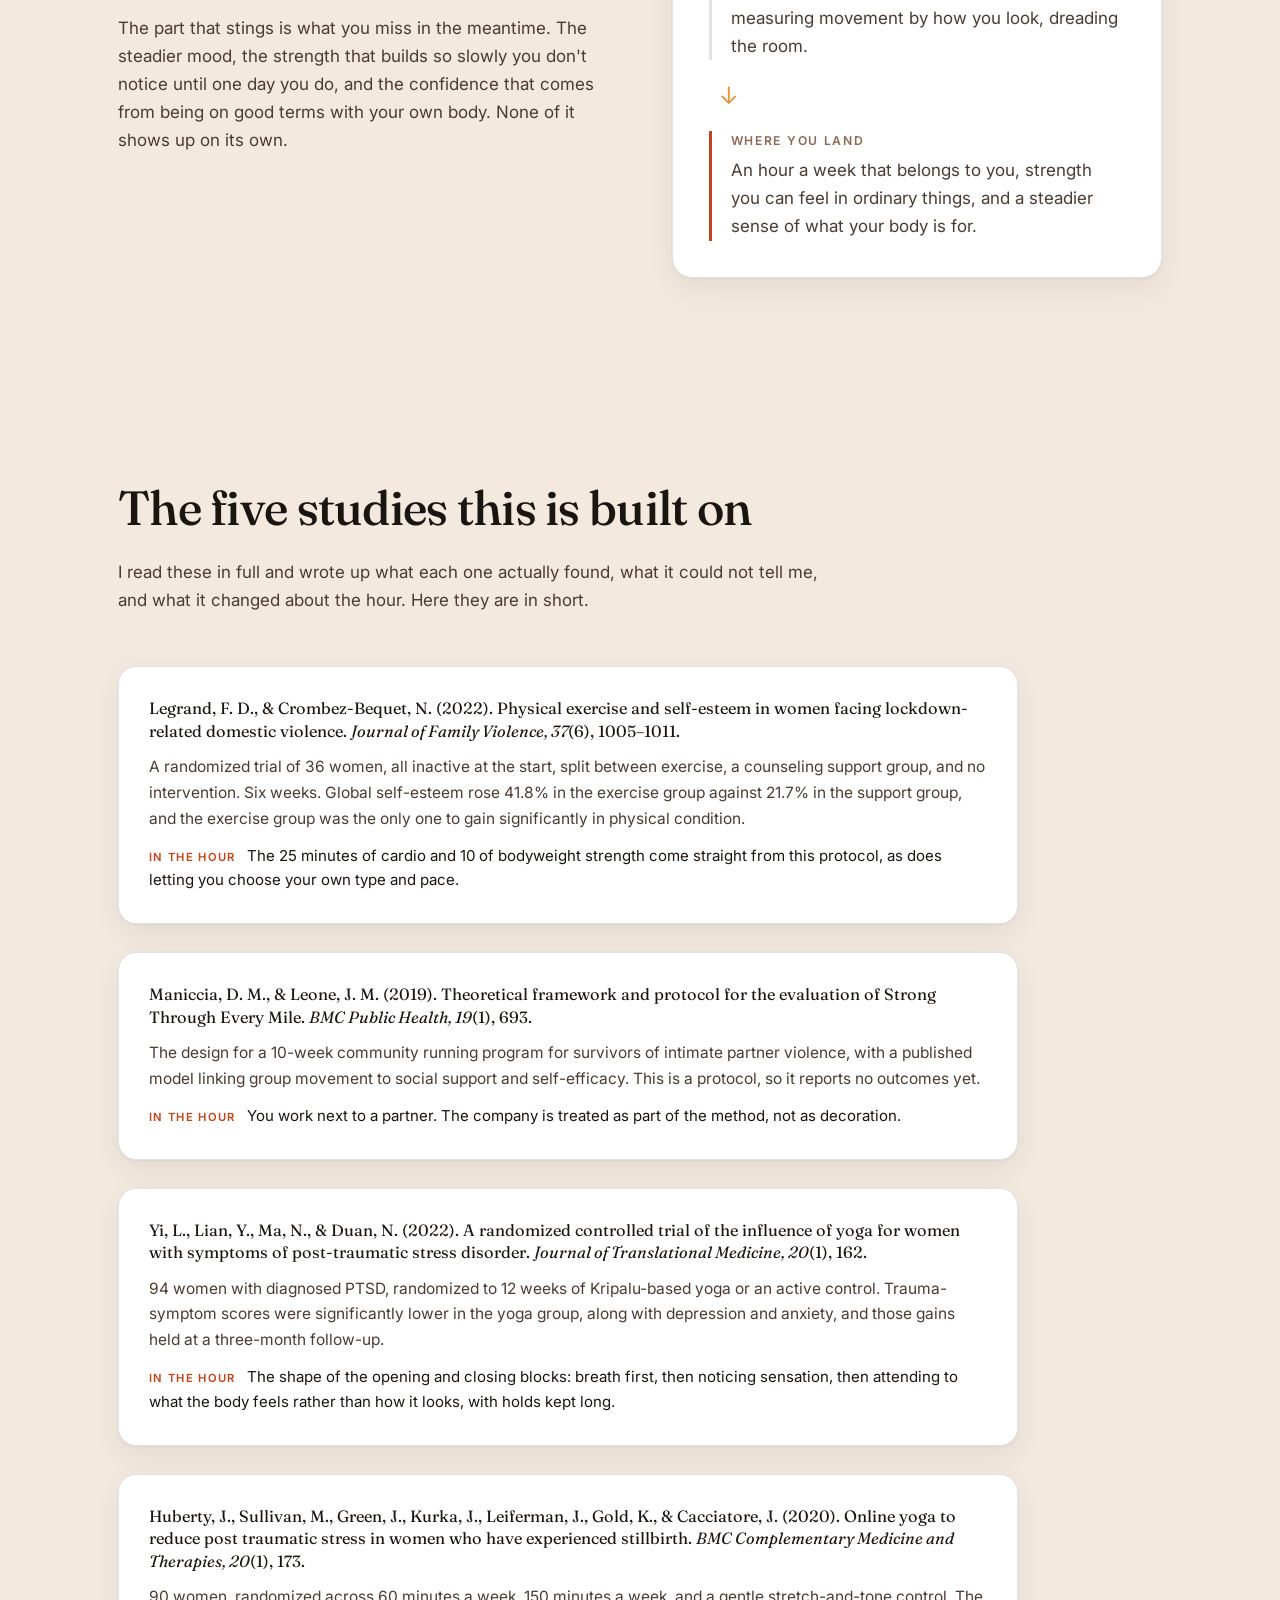
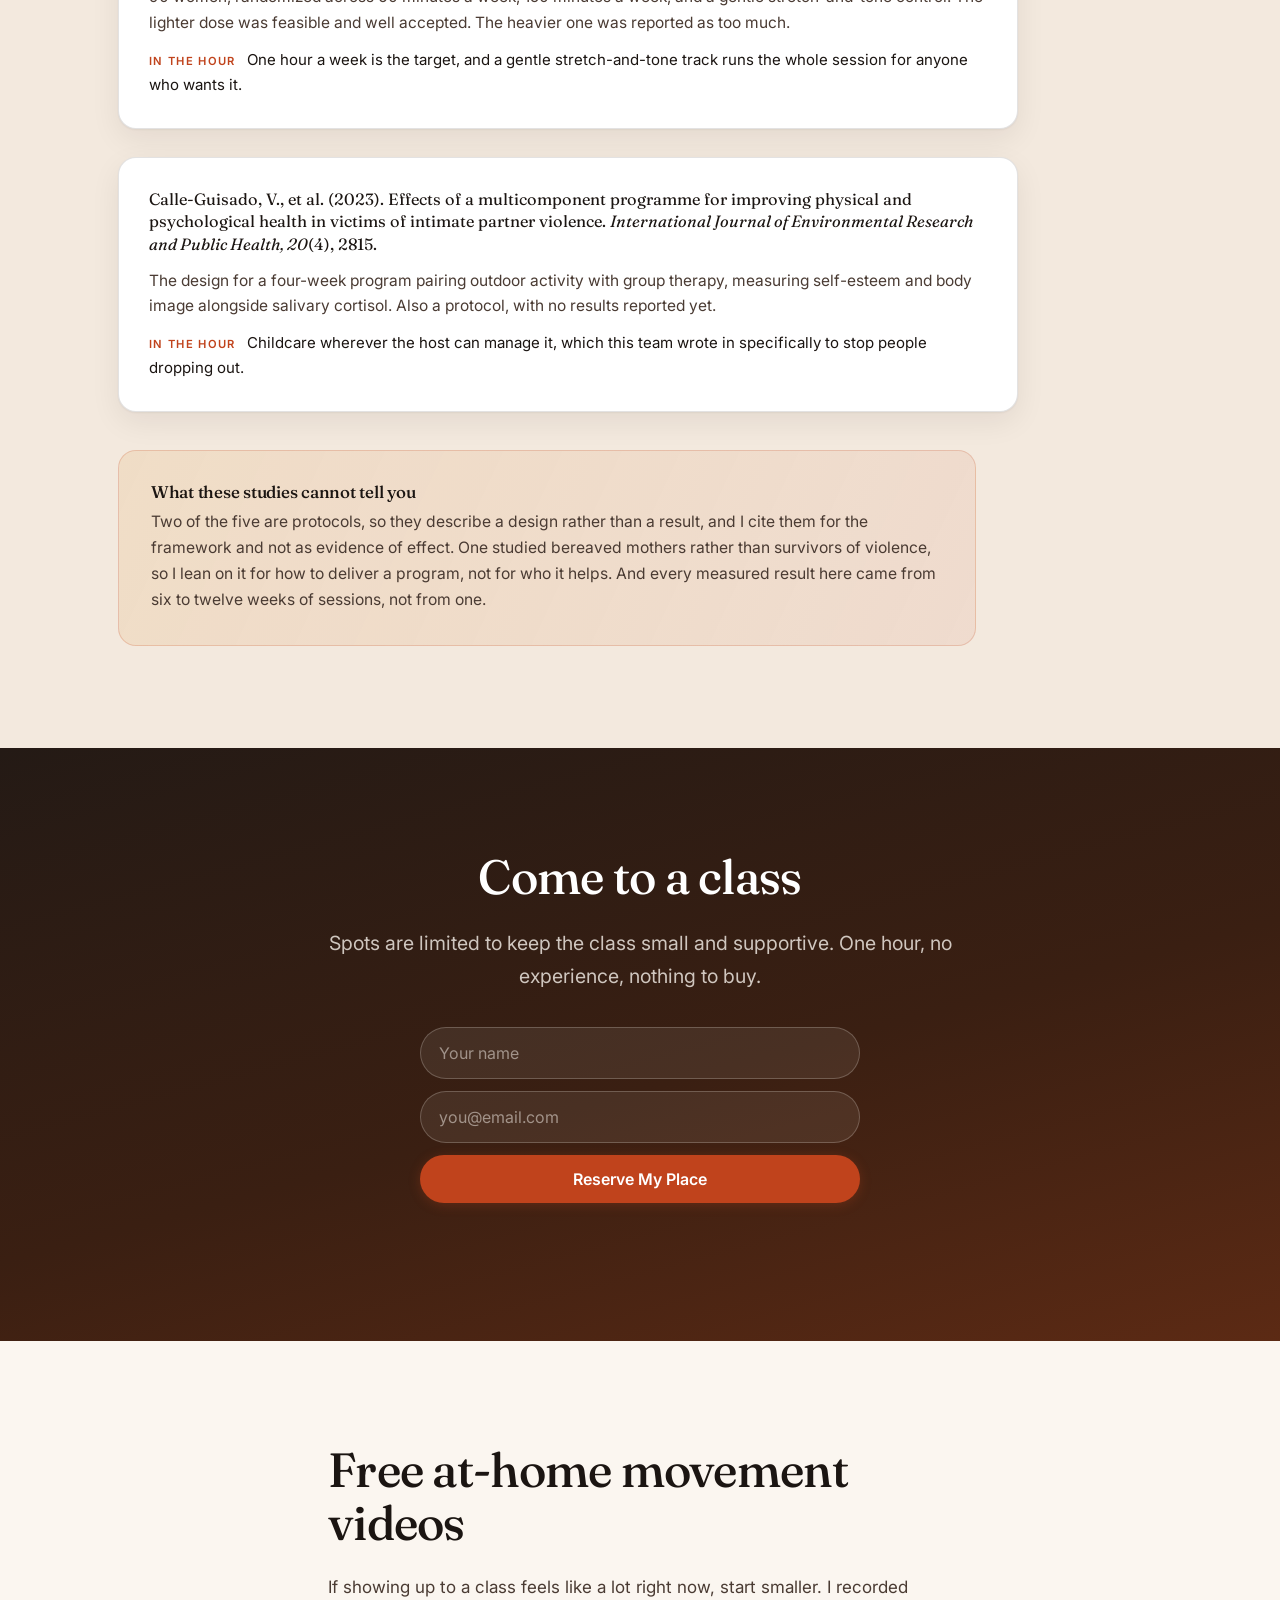
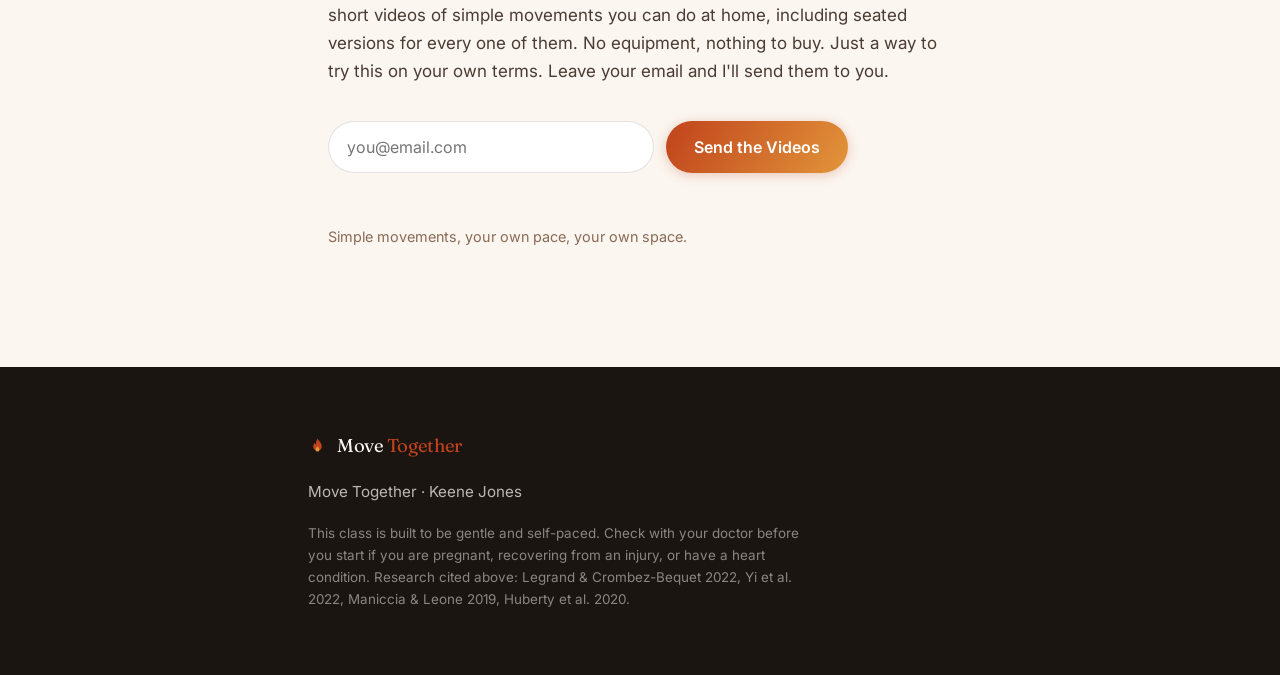
==== commit 59149559: "Reshoot the Move Together page and add her bibliography Gives this page its own mt-* image set so th" ====
--- a/move-together.html
+++ b/move-together.html
@@ -31,6 +31,7 @@
       <a href="#why">Why We Stop</a>
       <a href="#research">The Research</a>
       <a href="#seminar">The Hour</a>
+      <a href="#sources">Sources</a>
       <a class="btn btn-sm" href="#signup">Reserve a Place</a>
     </nav>
   </div>
@@ -51,7 +52,7 @@
       </div>
     </div>
     <figure class="hero-fig">
-      <div class="ph ph-portrait" data-slot="hero" data-alt="Keene moving through a pose in the studio"></div>
+      <div class="ph ph-portrait" data-slot="mt-hero" data-alt="Keene moving through a pose in the studio"></div>
     </figure>
   </div>
 </section>
@@ -59,7 +60,7 @@
 <section class="section story" id="story">
   <div class="wrap grid-2">
     <figure class="story-fig">
-      <div class="ph ph-portrait" data-slot="story" data-alt="Keene Jones"></div>
+      <div class="ph ph-portrait" data-slot="mt-story" data-alt="Keene on a trail climb"></div>
     </figure>
     <div class="prose">
       <h2>I used to count myself out</h2>
@@ -140,9 +141,10 @@
       </li>
     </ol>
     <p class="promise">Every movement has a seated, kneeling, or lying version, and stopping is always allowed. No mirrors, no hands-on corrections, and no talk about weight or appearance. Not from me, and not in the room. <strong>That's my promise.</strong></p>
-    <div class="strip">
-      <div class="ph ph-wide" data-slot="strip-1" data-alt="Heading up a trail through the woods"></div>
-      <div class="ph ph-wide" data-slot="strip-2" data-alt="Weights racked beside a mat marked Keene"></div>
+    <div class="strip strip-3">
+      <div class="ph ph-wide" data-slot="mt-strip-1" data-alt="Two women together after training"></div>
+      <div class="ph ph-wide" data-slot="mt-strip-2" data-alt="Weights racked beside a mat marked Keene"></div>
+      <div class="ph ph-wide" data-slot="mt-strip-3" data-alt="A room of women seated on mats at the start of a class"></div>
     </div>
   </div>
 </section>
@@ -171,6 +173,46 @@
   </div>
 </section>
 
+<section class="section biblio-sec" id="sources">
+  <div class="wrap">
+    <div class="sec-head">
+      <h2>The five studies this is built on</h2>
+      <p class="sec-sub">I read these in full and wrote up what each one actually found, what it could not tell me, and what it changed about the hour. Here they are in short.</p>
+    </div>
+    <ol class="biblio">
+      <li>
+        <p class="bib-cite">Legrand, F. D., &amp; Crombez-Bequet, N. (2022). Physical exercise and self-esteem in women facing lockdown-related domestic violence. <em>Journal of Family Violence, 37</em>(6), 1005&ndash;1011.</p>
+        <p class="bib-find">A randomized trial of 36 women, all inactive at the start, split between exercise, a counseling support group, and no intervention. Six weeks. Global self-esteem rose 41.8% in the exercise group against 21.7% in the support group, and the exercise group was the only one to gain significantly in physical condition.</p>
+        <p class="bib-use"><span>In the hour</span> The 25 minutes of cardio and 10 of bodyweight strength come straight from this protocol, as does letting you choose your own type and pace.</p>
+      </li>
+      <li>
+        <p class="bib-cite">Maniccia, D. M., &amp; Leone, J. M. (2019). Theoretical framework and protocol for the evaluation of Strong Through Every Mile. <em>BMC Public Health, 19</em>(1), 693.</p>
+        <p class="bib-find">The design for a 10-week community running program for survivors of intimate partner violence, with a published model linking group movement to social support and self-efficacy. This is a protocol, so it reports no outcomes yet.</p>
+        <p class="bib-use"><span>In the hour</span> You work next to a partner. The company is treated as part of the method, not as decoration.</p>
+      </li>
+      <li>
+        <p class="bib-cite">Yi, L., Lian, Y., Ma, N., &amp; Duan, N. (2022). A randomized controlled trial of the influence of yoga for women with symptoms of post-traumatic stress disorder. <em>Journal of Translational Medicine, 20</em>(1), 162.</p>
+        <p class="bib-find">94 women with diagnosed PTSD, randomized to 12 weeks of Kripalu-based yoga or an active control. Trauma-symptom scores were significantly lower in the yoga group, along with depression and anxiety, and those gains held at a three-month follow-up.</p>
+        <p class="bib-use"><span>In the hour</span> The shape of the opening and closing blocks: breath first, then noticing sensation, then attending to what the body feels rather than how it looks, with holds kept long.</p>
+      </li>
+      <li>
+        <p class="bib-cite">Huberty, J., Sullivan, M., Green, J., Kurka, J., Leiferman, J., Gold, K., &amp; Cacciatore, J. (2020). Online yoga to reduce post traumatic stress in women who have experienced stillbirth. <em>BMC Complementary Medicine and Therapies, 20</em>(1), 173.</p>
+        <p class="bib-find">90 women, randomized across 60 minutes a week, 150 minutes a week, and a gentle stretch-and-tone control. The lighter dose was feasible and well accepted. The heavier one was reported as too much.</p>
+        <p class="bib-use"><span>In the hour</span> One hour a week is the target, and a gentle stretch-and-tone track runs the whole session for anyone who wants it.</p>
+      </li>
+      <li>
+        <p class="bib-cite">Calle-Guisado, V., et al. (2023). Effects of a multicomponent programme for improving physical and psychological health in victims of intimate partner violence. <em>International Journal of Environmental Research and Public Health, 20</em>(4), 2815.</p>
+        <p class="bib-find">The design for a four-week program pairing outdoor activity with group therapy, measuring self-esteem and body image alongside salivary cortisol. Also a protocol, with no results reported yet.</p>
+        <p class="bib-use"><span>In the hour</span> Childcare wherever the host can manage it, which this team wrote in specifically to stop people dropping out.</p>
+      </li>
+    </ol>
+    <aside class="note">
+      <h4>What these studies cannot tell you</h4>
+      <p>Two of the five are protocols, so they describe a design rather than a result, and I cite them for the framework and not as evidence of effect. One studied bereaved mothers rather than survivors of violence, so I lean on it for how to deliver a program, not for who it helps. And every measured result here came from six to twelve weeks of sessions, not from one.</p>
+    </aside>
+  </div>
+</section>
+
 <section class="section signup" id="signup">
   <div class="wrap narrow center">
     <h2>Come to a class</h2>
--- a/styles.css
+++ b/styles.css
@@ -142,6 +142,7 @@
 .promise{max-width:72ch;margin:clamp(34px,4vw,54px) 0 0;font-family:var(--serif);font-size:clamp(1.1rem,1.9vw,1.36rem);line-height:1.45;font-style:italic;color:var(--ink)}
 .promise strong{font-style:normal;font-weight:600;color:var(--ember)}
 .strip{display:grid;grid-template-columns:repeat(2,1fr);gap:clamp(14px,2vw,26px);margin-top:clamp(34px,4vw,56px);max-width:820px}
+.strip.strip-3{grid-template-columns:repeat(3,1fr);max-width:none}
 
 /* ---------- cost / shift ---------- */
 .cost-in{grid-template-columns:1fr 1fr;align-items:start}
@@ -206,3 +207,13 @@
   .nav-links .btn{margin-top:8px}
   .form-inline{grid-template-columns:1fr}
 }
+
+/* ---------- bibliography (Move Together page) ---------- */
+.biblio-sec{background:var(--paper-2)}
+.biblio{list-style:none;margin:0;padding:0;display:grid;gap:clamp(18px,2.4vw,28px);max-width:900px}
+.biblio > li{background:#fff;border:1px solid var(--line);border-radius:18px;padding:clamp(22px,2.6vw,30px);box-shadow:var(--shadow)}
+.bib-cite{font-family:var(--serif);font-size:1.02rem;line-height:1.4;color:var(--ink);margin:0 0 .7em}
+.bib-find{color:var(--ink-soft);font-size:.97rem;margin:0 0 .8em}
+.bib-use{margin:0;font-size:.94rem;color:var(--ink)}
+.bib-use span{display:inline-block;font-family:var(--sans);font-size:.7rem;font-weight:600;letter-spacing:.12em;
+  text-transform:uppercase;color:var(--ember);margin-right:.6em}
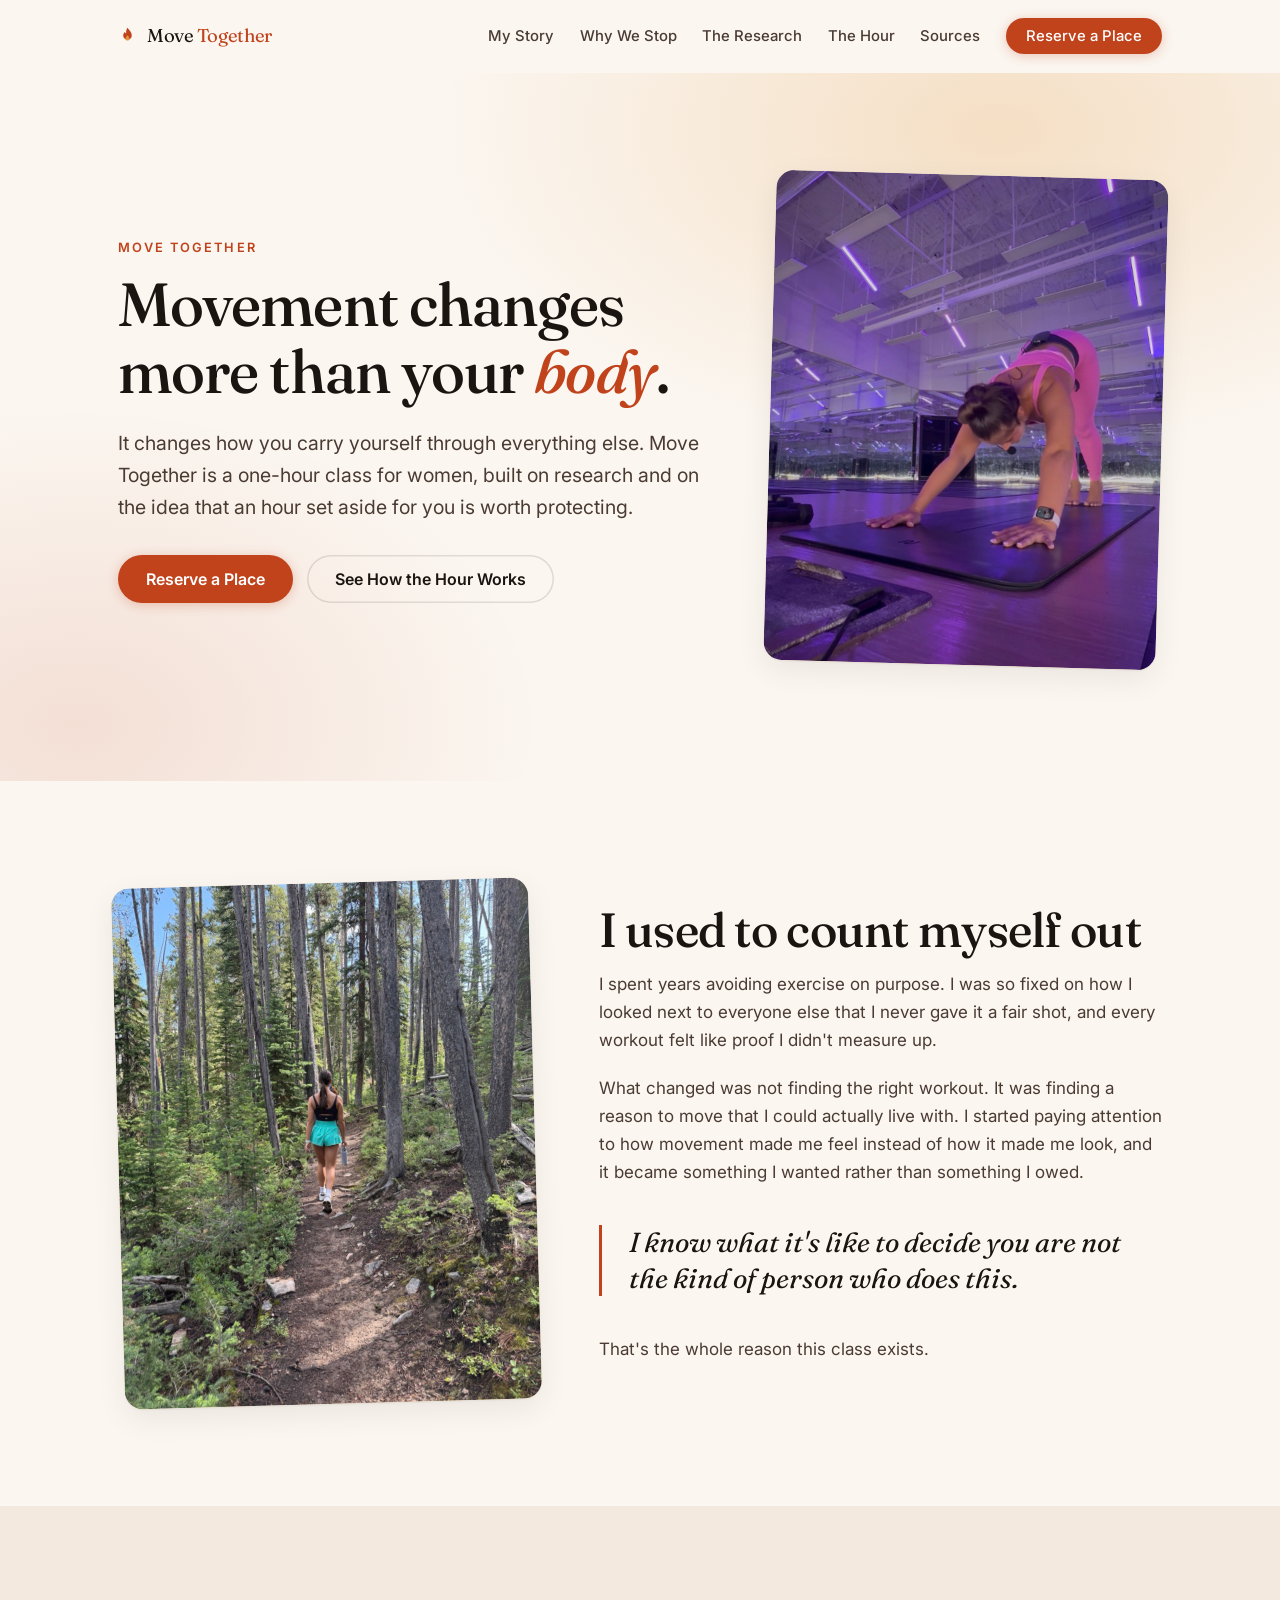
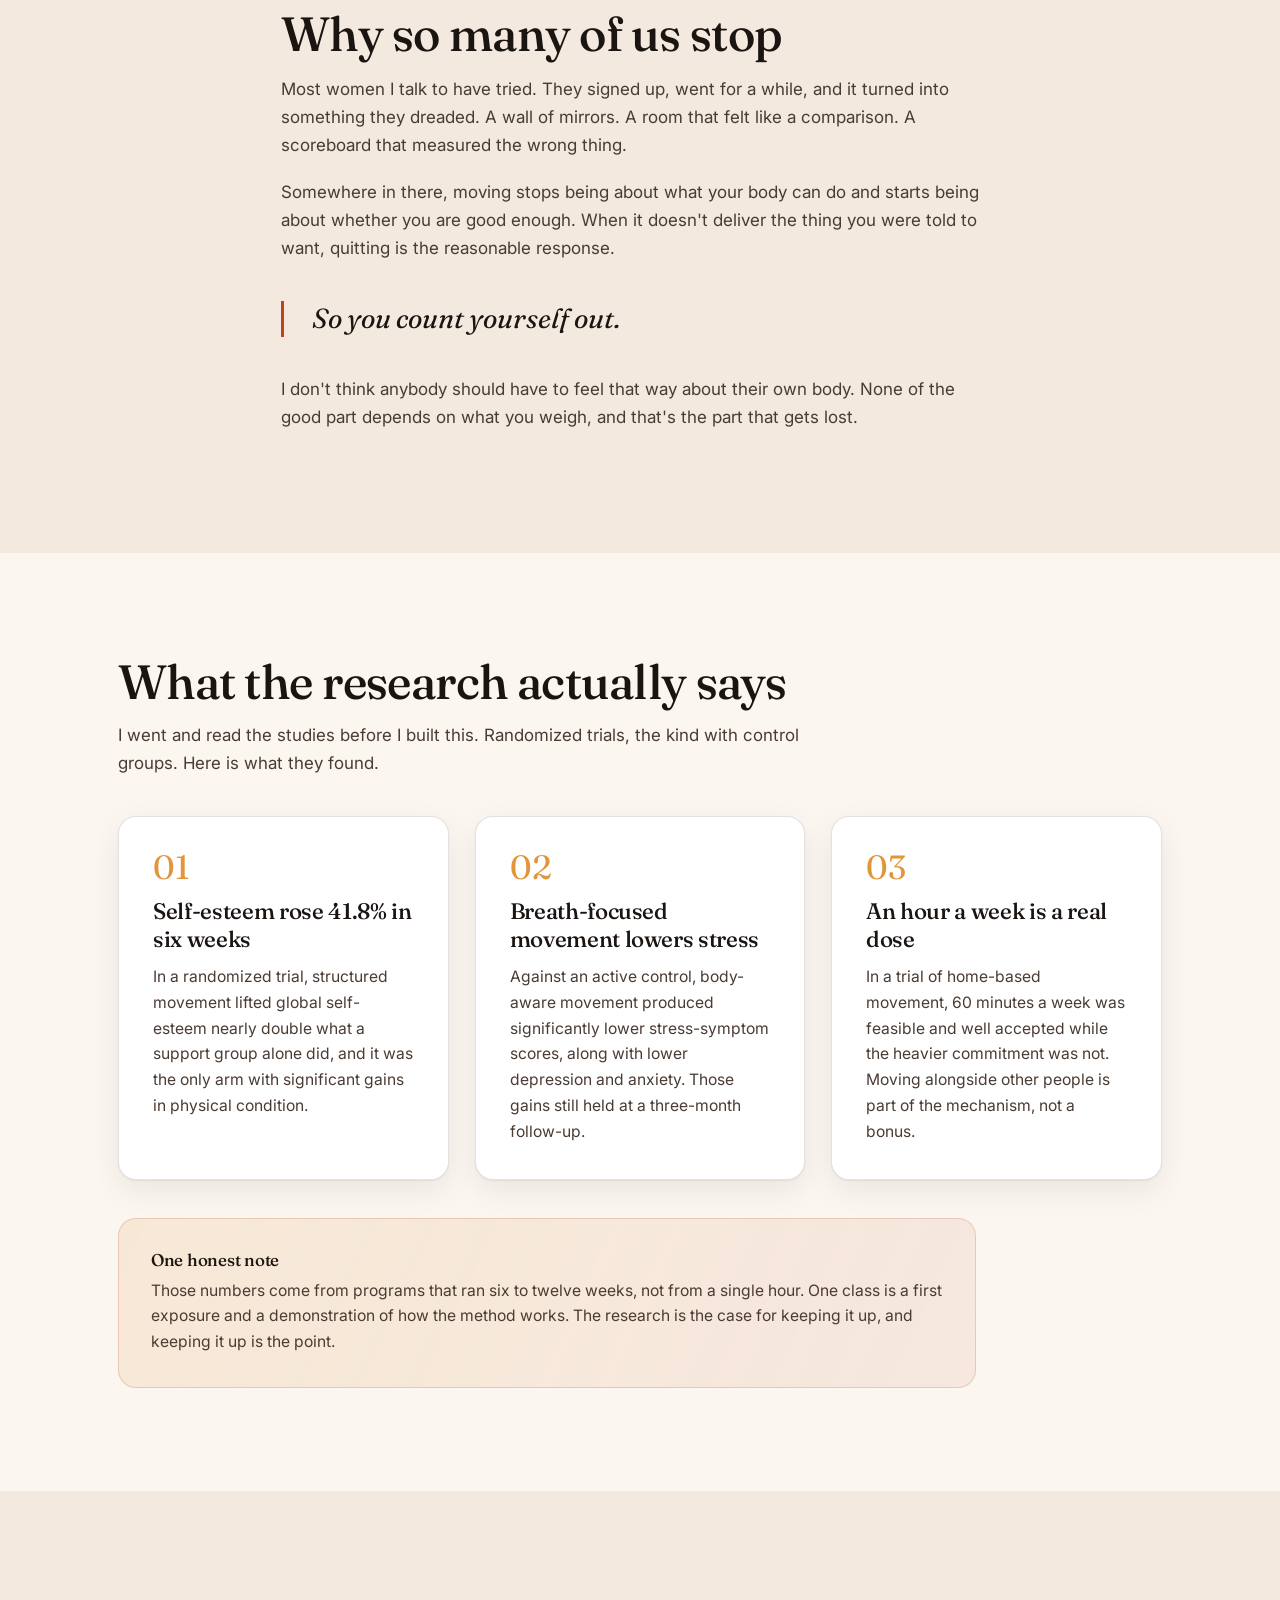
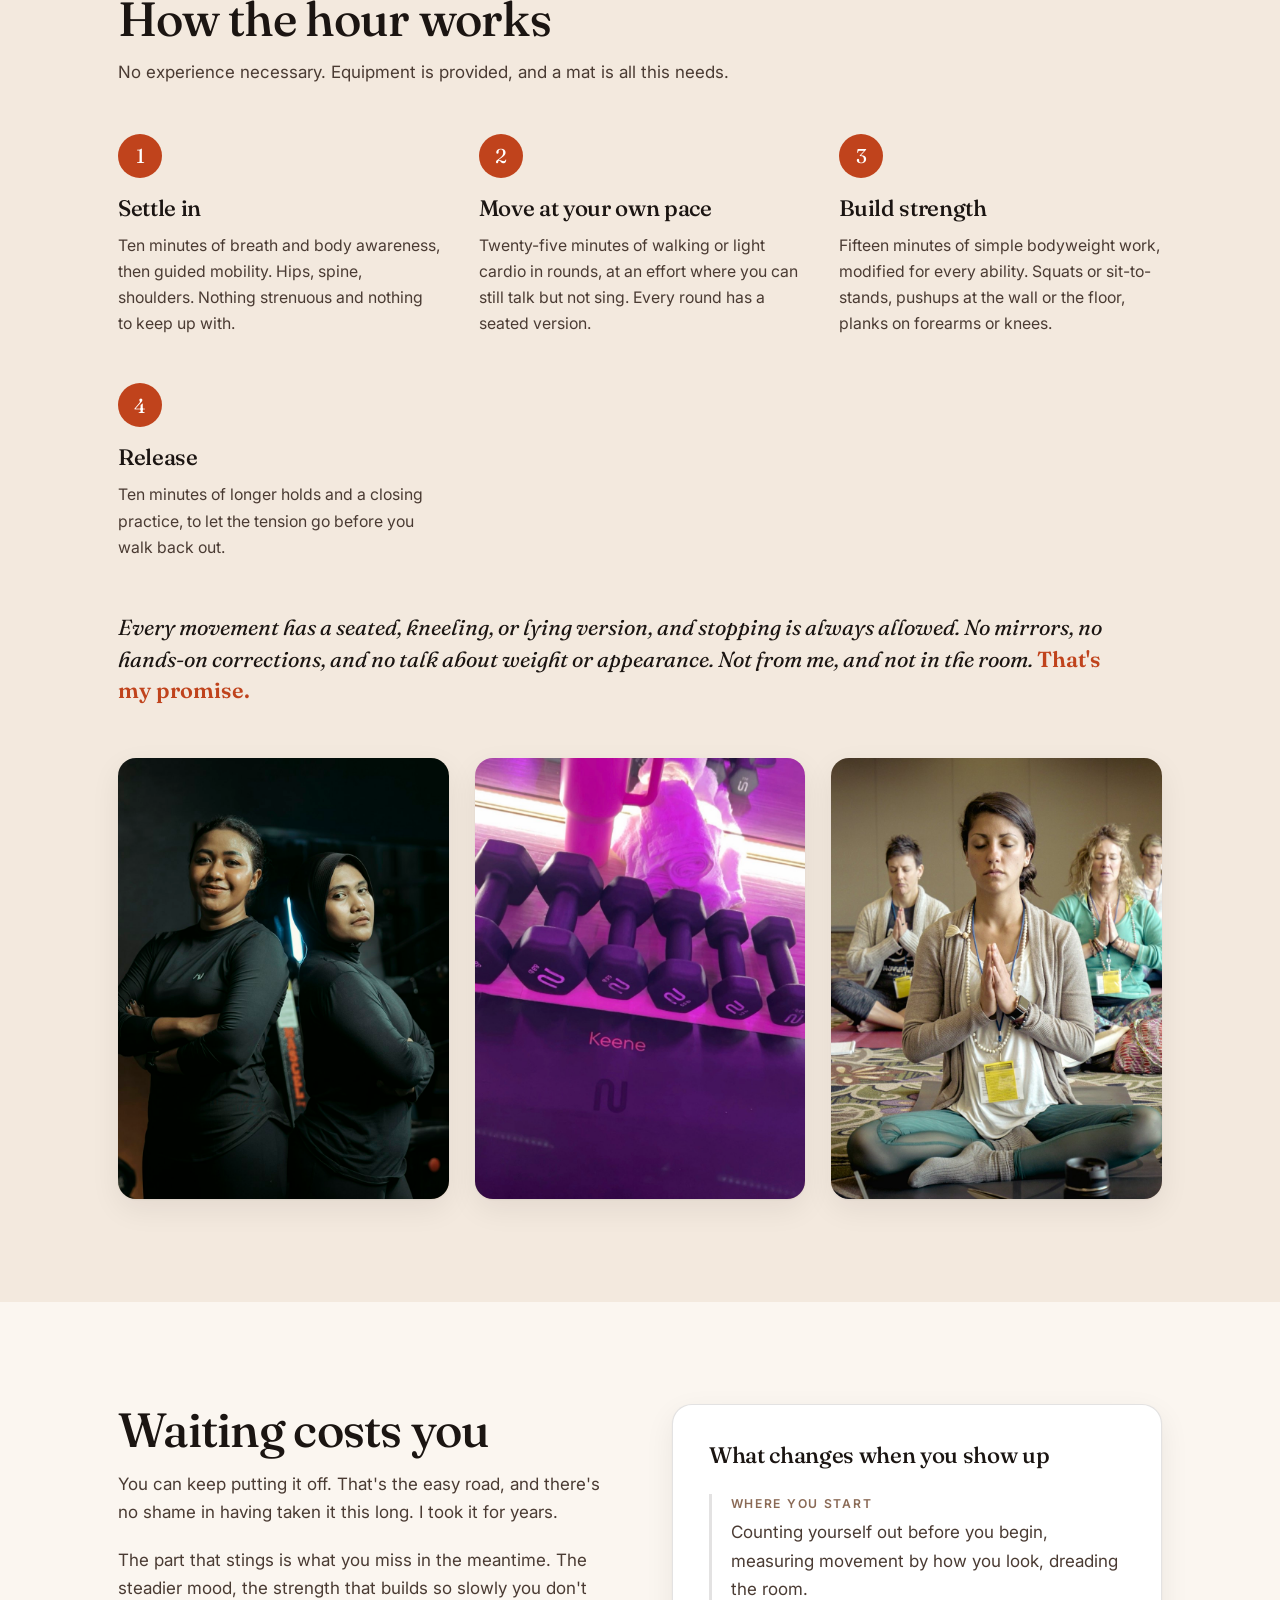
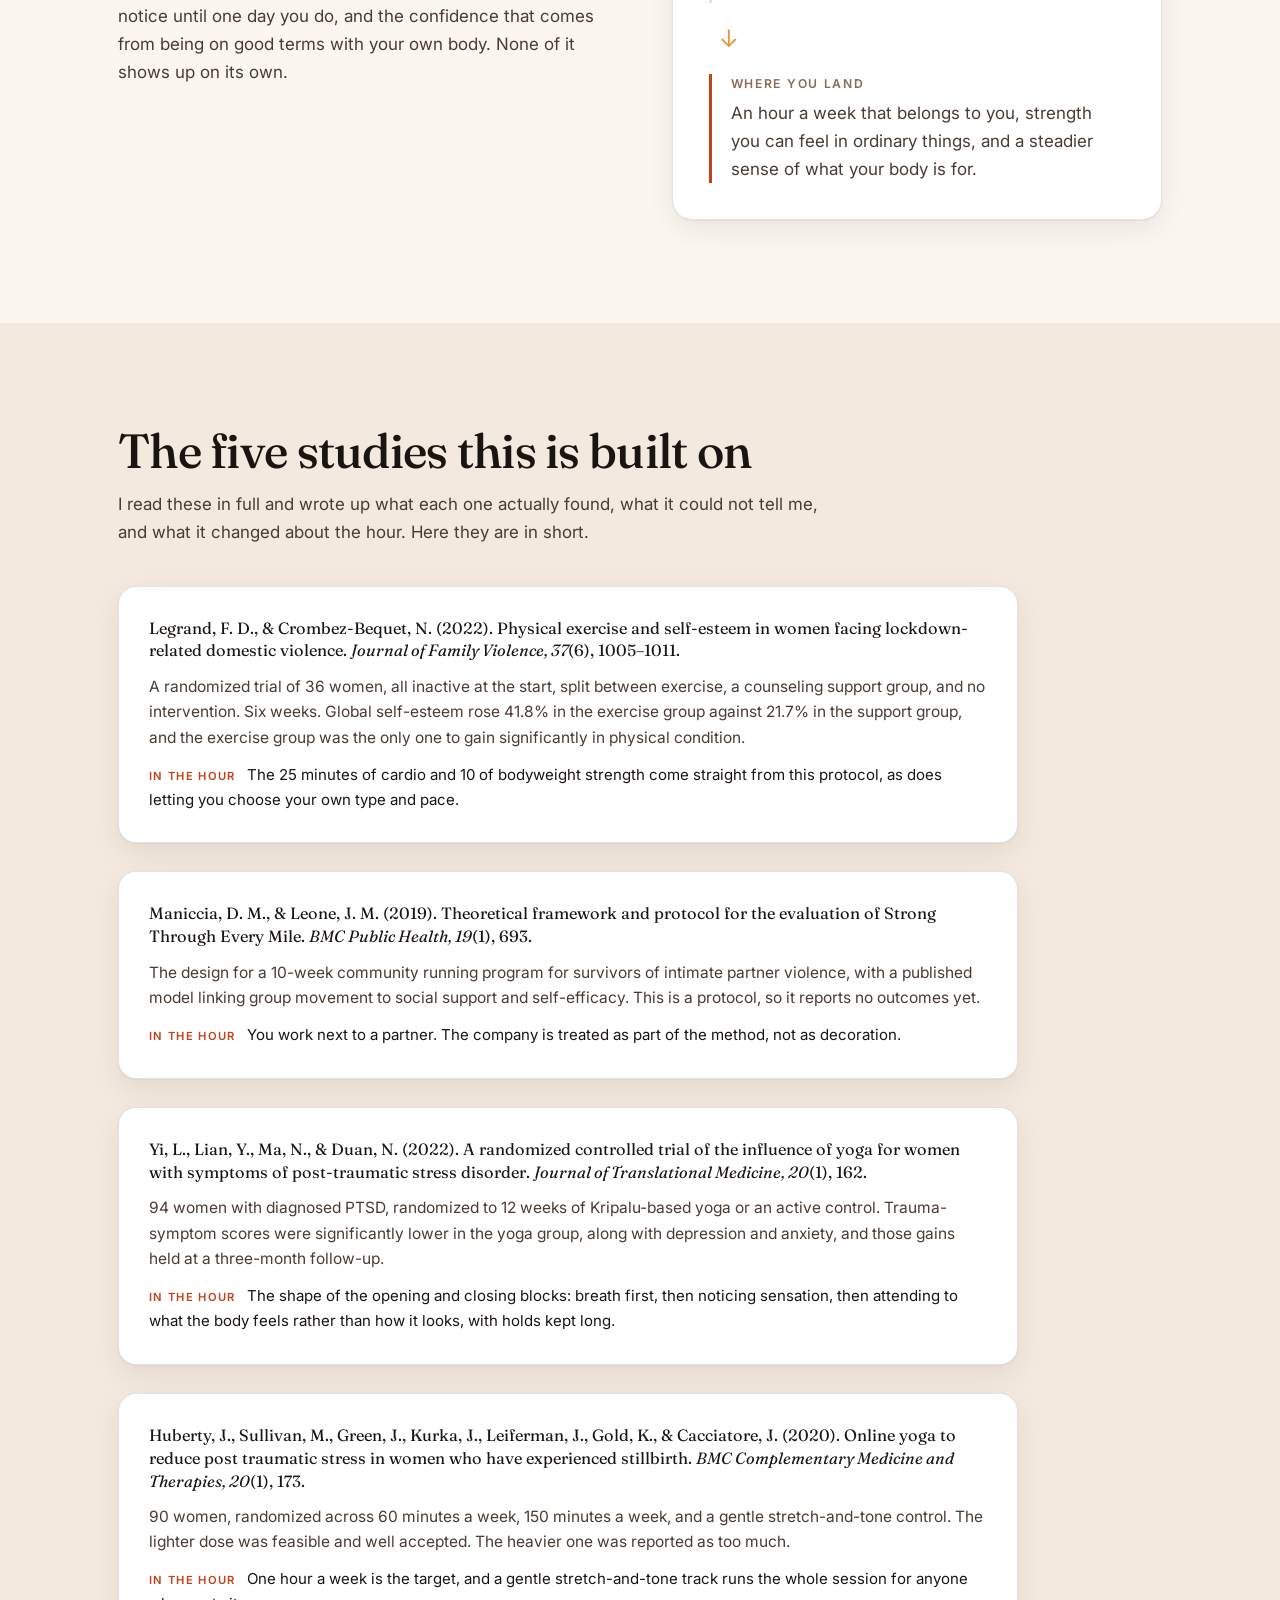
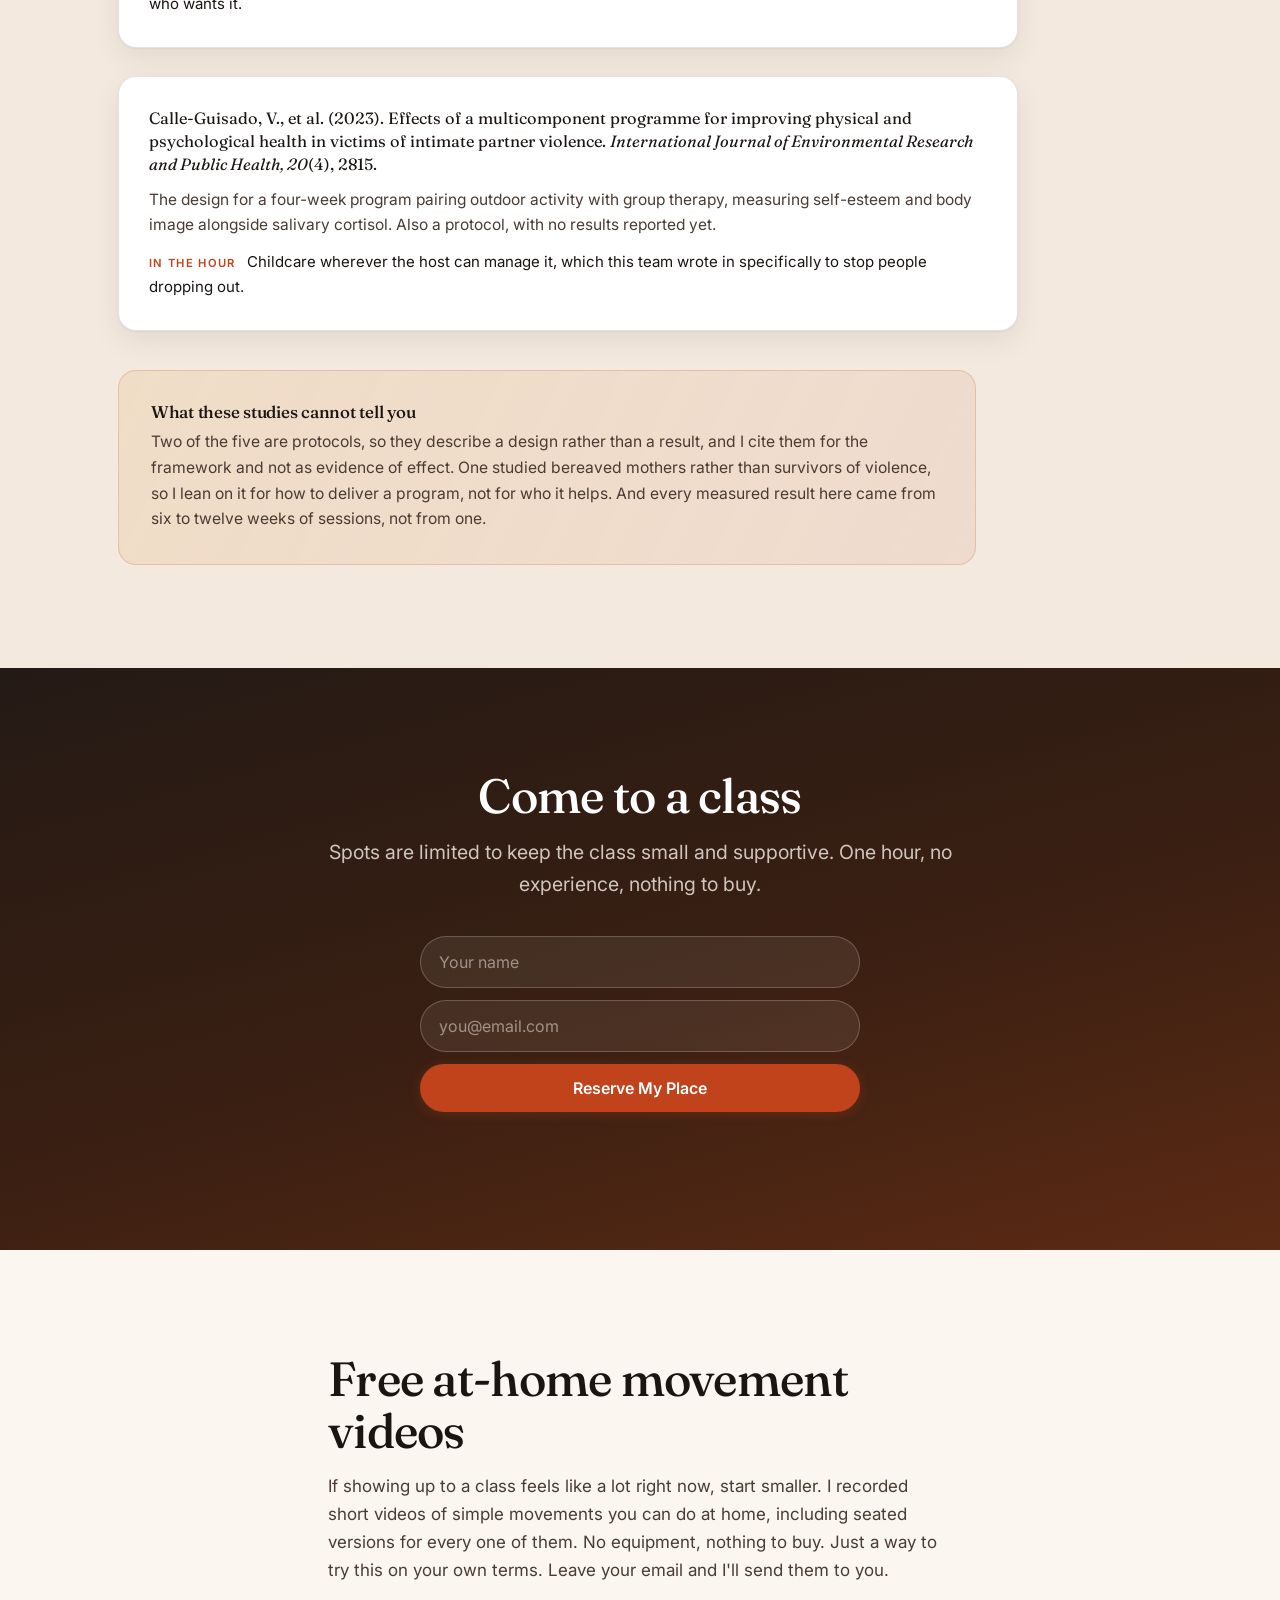
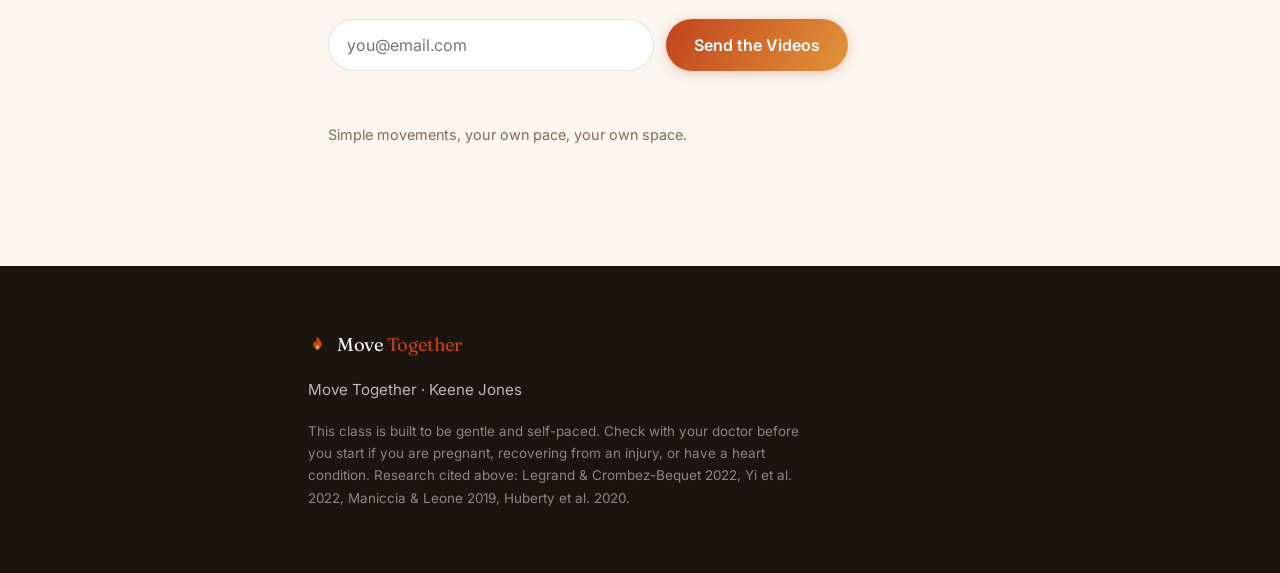
==== commit 76ac35ab: "Tighten heading spacing and restore the section band rhythm Headings sat too far from the text they " ====
--- a/move-together.html
+++ b/move-together.html
@@ -112,7 +112,7 @@
   </div>
 </section>
 
-<section class="section seminar" id="seminar">
+<section class="section band seminar" id="seminar">
   <div class="wrap">
     <div class="sec-head">
       <h2>How the hour works</h2>
@@ -149,7 +149,7 @@
   </div>
 </section>
 
-<section class="section band cost">
+<section class="section cost">
   <div class="wrap">
     <div class="grid-2 cost-in">
       <div class="prose">
--- a/styles.css
+++ b/styles.css
@@ -32,10 +32,10 @@
 }
 
 img{max-width:100%;display:block}
-h1,h2,h3,h4{font-family:var(--serif);font-weight:500;line-height:1.1;letter-spacing:-.015em;margin:0 0 .5em}
+h1,h2,h3,h4{font-family:var(--serif);font-weight:500;line-height:1.1;letter-spacing:-.015em;margin:0 0 .34em}
 h1{font-size:clamp(2.4rem,5vw,3.8rem)}
-h2{font-size:clamp(1.9rem,4vw,3rem)}
-h3{font-size:clamp(1.15rem,2vw,1.4rem);line-height:1.25}
+h2{font-size:clamp(1.9rem,4vw,3rem);margin-bottom:.28em}
+h3{font-size:clamp(1.15rem,2vw,1.4rem);line-height:1.25;margin-bottom:.5em}
 p{margin:0 0 1.15em}
 em{font-style:italic}
 
@@ -121,7 +121,7 @@
 .prose-wide{max-width:74ch;margin-inline:auto}
 .prose p,.videos p{color:var(--ink-soft)}
 .pull{font-family:var(--serif);font-size:clamp(1.3rem,2.4vw,1.72rem);line-height:1.3;color:var(--ink)!important;font-style:italic;border-left:3px solid var(--ember);padding-left:1em;margin-block:1.4em}
-.sec-head{max-width:66ch;margin-bottom:clamp(32px,4vw,56px)}
+.sec-head{max-width:66ch;margin-bottom:clamp(24px,3vw,40px)}
 .sec-sub{color:var(--ink-soft);font-size:1.06rem;margin:0}
 
 /* ---------- research cards ---------- */
